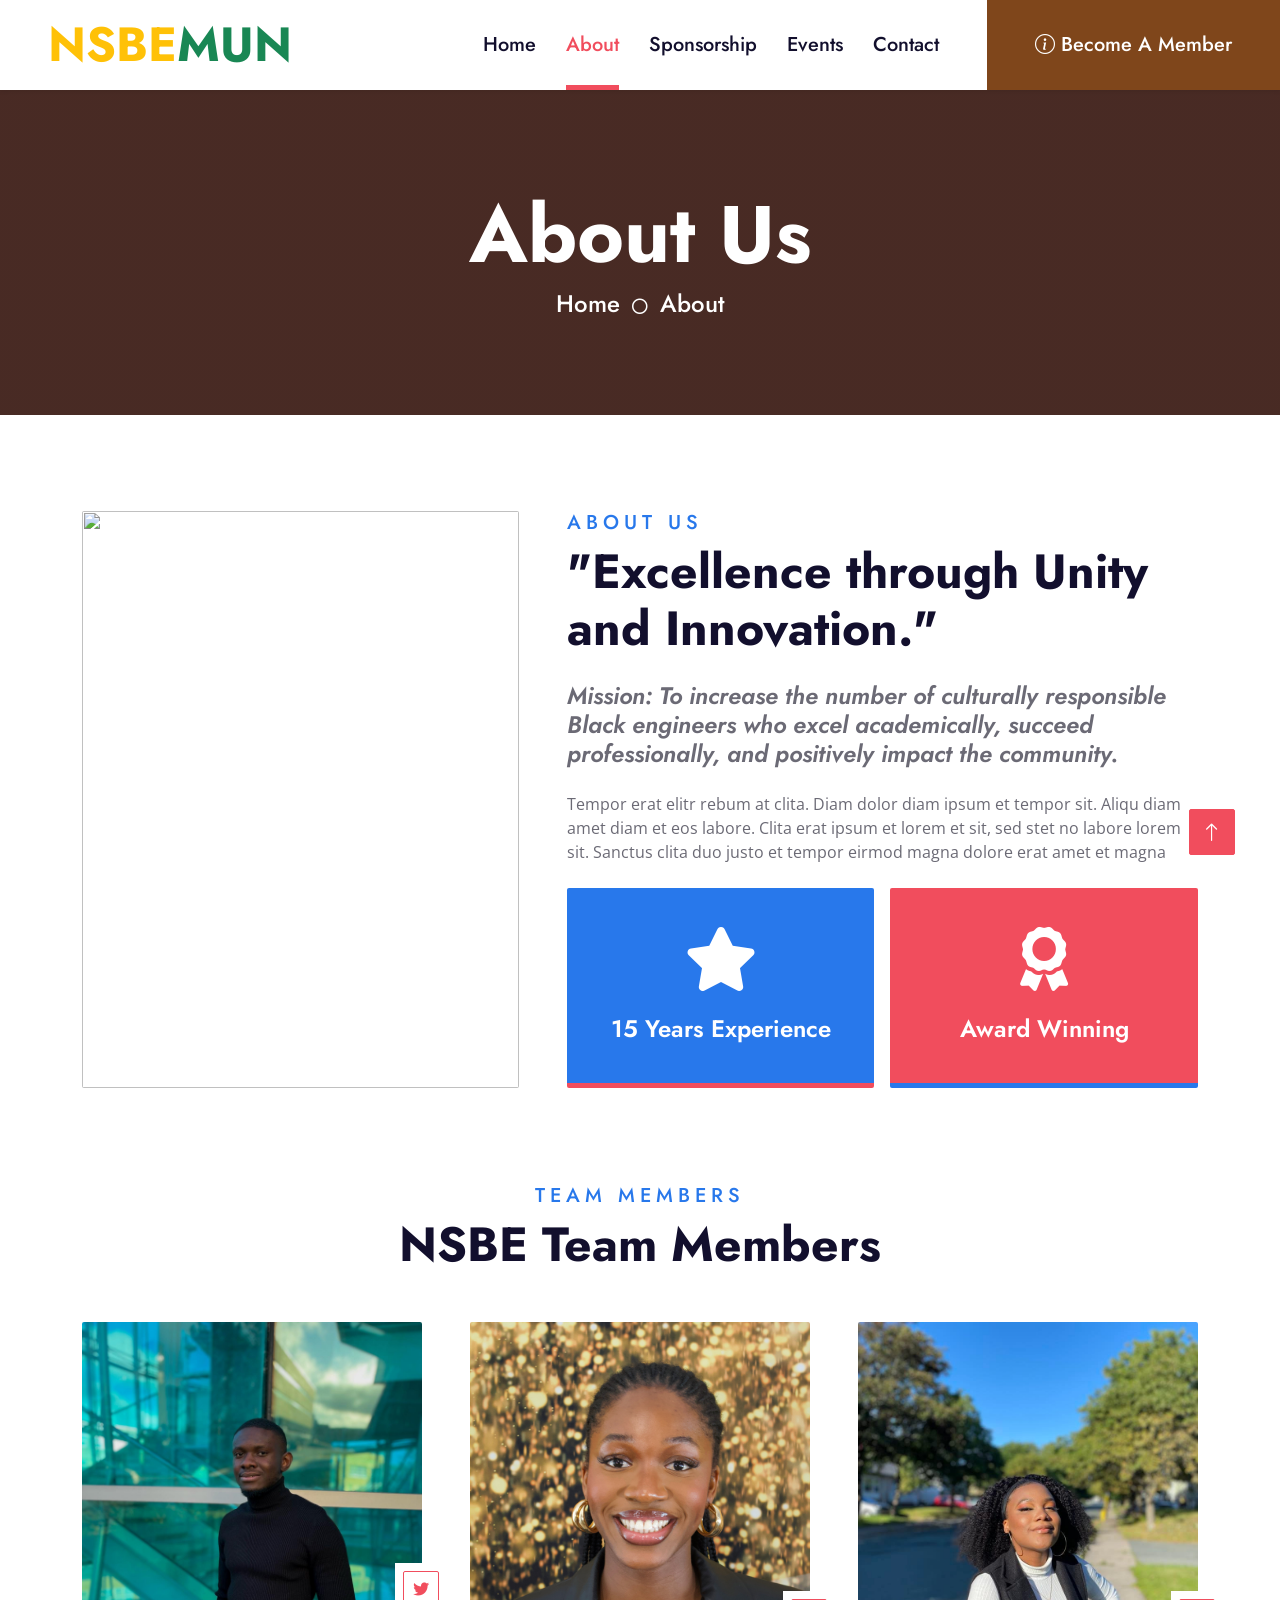
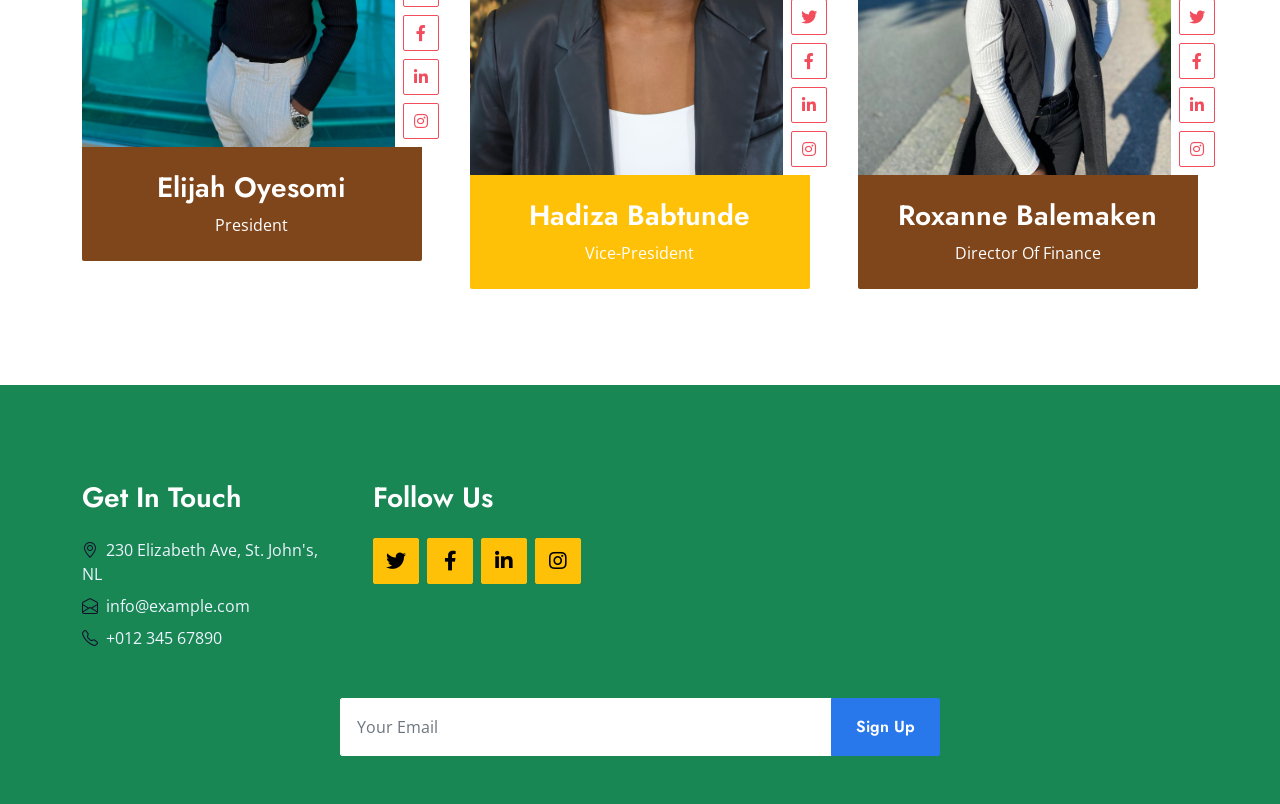
==== about.html @ 2ab63bca "adding files" ====
<!DOCTYPE html>
<html lang="en">

<head>
    <meta charset="utf-8">
    <title>NSBE MUN</title>
    <meta content="width=device-width, initial-scale=1.0" name="viewport">
    <meta content="Free HTML Templates" name="keywords">
    <meta content="Free HTML Templates" name="description">

    <!-- Favicon -->
    <link href="img/logo.ico" rel="icon">

    <!-- Google Web Fonts -->
    <link rel="preconnect" href="https://fonts.gstatic.com">
    <link href="https://fonts.googleapis.com/css2?family=Jost:wght@500;600;700&family=Open+Sans:wght@400;600&display=swap" rel="stylesheet"> 

    <!-- Icon Font Stylesheet -->
    <link href="https://cdnjs.cloudflare.com/ajax/libs/font-awesome/5.10.0/css/all.min.css" rel="stylesheet">
    <link href="https://cdn.jsdelivr.net/npm/bootstrap-icons@1.4.1/font/bootstrap-icons.css" rel="stylesheet">
    <link href="lib/flaticon/font/flaticon.css" rel="stylesheet">

    <!-- Libraries Stylesheet -->
    <link href="lib/owlcarousel/assets/owl.carousel.min.css" rel="stylesheet">
    <link href="lib/animate/animate.min.css" rel="stylesheet">

    <!-- Customized Bootstrap Stylesheet -->
    <link href="css/bootstrap.min.css" rel="stylesheet">

    <!-- Template Stylesheet -->
    <link href="css/style.css" rel="stylesheet">
</head>

<body>
    <!-- Navbar Start -->
    <nav class="navbar navbar-expand-lg bg-white navbar-light shadow-sm py-3 py-lg-0 px-3 px-lg-0">
        <a href="index.html" class="navbar-brand ms-lg-5">
            <h1 class="display-5 m-0 text-warning">NSBE<span class="text-success">MUN</span></h1>
        </a>
        <button class="navbar-toggler" type="button" data-bs-toggle="collapse" data-bs-target="#navbarCollapse">
            <span class="navbar-toggler-icon"></span>
        </button>
        <div class="collapse navbar-collapse" id="navbarCollapse">
            <div class="navbar-nav ms-auto py-0">
                <a href="index.html" class="nav-item nav-link">Home</a>
                <a href="about.html" class="nav-item nav-link active">About</a>
                <a href="sponsorship.html" class="nav-item nav-link">Sponsorship</a>
                <a href="events.html" class="nav-item nav-link">Events</a>
                <a href="contact.html" class="nav-item nav-link">Contact</a>
                <a href="https://docs.google.com/forms/d/e/1FAIpQLScBPZ31VhR3jNn_E98w57GCJ_bk27gUKC1toLwdJRJmRohDrA/viewform?usp=sf_link" class="nav-item nav-link nav-contact bg-brown text-white px-5 ms-lg-5"><i class="bi bi-info-circle"></i> Become A Member</a>
            </div>
        </div>
    </nav>
    <!-- Navbar End -->


    <!-- Hero Start -->
    <div class="container-fluid bg-brown p-5 hero-header mb-5">
        <div class="row py-5">
            <div class="col-12 text-center">
                <h1 class="display-1 text-white animated zoomIn">About Us</h1>
                <a href="index.html" class="h4 text-white">Home</a>
                <i class="far fa-circle text-white px-2"></i>
                <a href="about.html" class="h4 text-white">About</a>
            </div>
        </div>
    </div>
    <!-- Hero End -->


    <!-- About Start -->
    <div class="container-fluid py-5 wow fadeInUp" data-wow-delay="0.1s">
        <div class="container">
            <div class="row gx-5">
                <div class="col-lg-5 mb-5 mb-lg-0" style="min-height: 500px;">
                    <div class="position-relative h-100">
                        <img class="position-absolute w-100 h-100 rounded wow zoomIn" data-wow-delay="0.3s" src="img/about.jpg" style="object-fit: cover;">
                    </div>
                </div>
                <div class="col-lg-7">
                    <div class="mb-4">
                        <h5 class="text-primary text-uppercase" style="letter-spacing: 5px;">About Us</h5>
                        <h1 class="display-5 mb-0">"Excellence through Unity and Innovation."</h1>
                    </div>
                    <h4 class="text-body fst-italic mb-4">Mission: To increase the number of culturally responsible Black engineers who excel academically, succeed professionally, and positively impact the community.</h4>
                    <p class="mb-4">Tempor erat elitr rebum at clita. Diam dolor diam ipsum et tempor sit. Aliqu diam amet diam et eos labore. Clita erat ipsum et lorem et sit, sed stet no labore lorem sit. Sanctus clita duo justo et tempor eirmod magna dolore erat amet et magna</p>
                    <div class="row g-3">
                        <div class="col-sm-6 wow zoomIn" data-wow-delay="0.6s">
                            <div class="bg-primary d-flex flex-column justify-content-center text-center border-bottom border-5 border-secondary rounded p-3" style="height: 200px;">
                                <i class="fa fa-star fa-4x text-white mb-4"></i>
                                <h4 class="text-white mb-0">15 Years Experience</h4>
                            </div>
                        </div>
                        <div class="col-sm-6 wow zoomIn" data-wow-delay="0.9s">
                            <div class="bg-secondary d-flex flex-column justify-content-center text-center border-bottom border-5 border-primary rounded p-3" style="height: 200px;">
                                <i class="fa fa-award fa-4x text-white mb-4"></i>
                                <h4 class="text-white mb-0">Award Winning</h4>
                            </div>
                        </div>
                    </div>
                </div>
            </div>
        </div>
    </div>
    <!-- About End -->


    <!-- Team Start -->
    <div class="container-fluid py-5 wow fadeInUp" data-wow-delay="0.1s">
        <div class="container">
            <div class="text-center mx-auto mb-5" style="max-width: 600px;">
                <h5 class="text-primary text-uppercase" style="letter-spacing: 5px;">Team Members</h5>
                <h1 class="display-5 mb-0">NSBE Team Members</h1>
            </div>
            <div class="row g-5">
                <div class="col-lg-4 wow slideInUp" data-wow-delay="0.3s">
                    <div class="position-relative rounded-top">
                        <img class="img-fluid rounded-top w-100" src="img/Elijah.jpeg" alt="">
                        <div class="position-absolute bottom-0 end-0 d-flex flex-column bg-white p-1" style="margin-right: -25px;">
                            <a class="btn btn-outline-secondary btn-square m-1" href="#"><i class="fab fa-twitter fw-normal"></i></a>
                            <a class="btn btn-outline-secondary btn-square m-1" href="#"><i class="fab fa-facebook-f fw-normal"></i></a>
                            <a class="btn btn-outline-secondary btn-square m-1" href="#"><i class="fab fa-linkedin-in fw-normal"></i></a>
                            <a class="btn btn-outline-secondary btn-square m-1" href="#"><i class="fab fa-instagram fw-normal"></i></a>
                        </div>
                    </div>
                    <div class="bg-brown text-center rounded-bottom p-4">
                        <h3 class="text-white">Elijah Oyesomi</h3>
                        <p class="text-white m-0">President</p>
                    </div>
                </div>
                <div class="col-lg-4 wow slideInUp" data-wow-delay="0.6s">
                    <div class="position-relative rounded-top">
                        <img class="img-fluid rounded-top w-100" src="img/Hadiza.jpg" alt="">
                        <div class="position-absolute bottom-0 end-0 d-flex flex-column bg-white p-1" style="margin-right: -25px;">
                            <a class="btn btn-outline-secondary btn-square m-1" href="#"><i class="fab fa-twitter fw-normal"></i></a>
                            <a class="btn btn-outline-secondary btn-square m-1" href="#"><i class="fab fa-facebook-f fw-normal"></i></a>
                            <a class="btn btn-outline-secondary btn-square m-1" href="#"><i class="fab fa-linkedin-in fw-normal"></i></a>
                            <a class="btn btn-outline-secondary btn-square m-1" href="#"><i class="fab fa-instagram fw-normal"></i></a>
                        </div>
                    </div>
                    <div class="bg-warning text-center rounded-bottom p-4">
                        <h3 class="text-white">Hadiza Babtunde</h3>
                        <p class="text-white m-0">Vice-President</p>
                    </div>
                </div>
                <div class="col-lg-4 wow slideInUp" data-wow-delay="0.9s">
                    <div class="position-relative rounded-top">
                        <img class="img-fluid rounded-top w-100" src="img/Roxanne.jpg" alt="">
                        <div class="position-absolute bottom-0 end-0 d-flex flex-column bg-white p-1" style="margin-right: -25px;">
                            <a class="btn btn-outline-secondary btn-square m-1" href="#"><i class="fab fa-twitter fw-normal"></i></a>
                            <a class="btn btn-outline-secondary btn-square m-1" href="#"><i class="fab fa-facebook-f fw-normal"></i></a>
                            <a class="btn btn-outline-secondary btn-square m-1" href="#"><i class="fab fa-linkedin-in fw-normal"></i></a>
                            <a class="btn btn-outline-secondary btn-square m-1" href="#"><i class="fab fa-instagram fw-normal"></i></a>
                        </div>
                    </div>
                    <div class="bg-brown text-center rounded-bottom p-4">
                        <h3 class="text-white">Roxanne Balemaken</h3>
                        <p class="text-white m-0">Director Of Finance</p>
                    </div>
                </div>
            </div>
        </div>
    </div>
    <!-- Team End -->
    

       <!-- Footer Start -->
       <div class="container-fluid bg-success text-light mt-5 py-5 wow fadeInUp" data-wow-delay="0.1s">
        <div class="container pt-5">
            <div class="row g-5">
                <div class="col-lg-3 col-md-6">
                    <h3 class="text-white mb-4">Get In Touch</h3>
                    <p class="mb-2"><i class="bi bi-geo-alt text-dark me-2"></i>230 Elizabeth Ave, St. John's, NL</p>
                    <p class="mb-2"><i class="bi bi-envelope-open text-dark me-2"></i>info@example.com</p>
                    <p class="mb-0"><i class="bi bi-telephone text-dark me-2"></i>+012 345 67890</p>
                </div>
                <div class="col-lg-3 col-md-6">
                    <h3 class="text-white mb-4">Follow Us</h3>
                    <div class="d-flex">
                        <a class="btn btn-lg btn-warning btn-lg-square rounded me-2" href="#"><i class="fab fa-twitter fw-normal"></i></a>
                        <a class="btn btn-lg btn-warning btn-lg-square rounded me-2" href="#"><i class="fab fa-facebook-f fw-normal"></i></a>
                        <a class="btn btn-lg btn-warning btn-lg-square rounded me-2" href="#"><i class="fab fa-linkedin-in fw-normal"></i></a>
                        <a class="btn btn-lg btn-warning btn-lg-square rounded" href="#"><i class="fab fa-instagram fw-normal"></i></a>
                    </div>
                </div>
                <div class="col-12">
                    <form class="mx-auto" style="max-width: 600px;">
                        <div class="input-group">
                            <input type="text" class="form-control border-white p-3" placeholder="Your Email">
                            <button class="btn btn-primary px-4">Sign Up</button>
                        </div>
                    </form>
                </div>
            </div>
        </div>
    </div>
    <!-- Footer End -->


    <!-- Back to Top -->
    <a href="#" class="btn btn-lg btn-secondary btn-lg-square rounded back-to-top"><i class="bi bi-arrow-up"></i></a>


    <!-- JavaScript Libraries -->
    <script src="https://code.jquery.com/jquery-3.4.1.min.js"></script>
    <script src="https://cdn.jsdelivr.net/npm/bootstrap@5.0.0/dist/js/bootstrap.bundle.min.js"></script>
    <script src="lib/wow/wow.min.js"></script>
    <script src="lib/easing/easing.min.js"></script>
    <script src="lib/waypoints/waypoints.min.js"></script>
    <script src="lib/owlcarousel/owl.carousel.min.js"></script>

    <!-- Template Javascript -->
    <script src="js/main.js"></script>
</body>

</html>
---- lib/flaticon/font/flaticon.css ----
@font-face {
    font-family: "flaticon";
    src: url("./flaticon.ttf?7ecca773380623aac2649a7edcc0a3f2") format("truetype"),
url("./flaticon.woff?7ecca773380623aac2649a7edcc0a3f2") format("woff"),
url("./flaticon.woff2?7ecca773380623aac2649a7edcc0a3f2") format("woff2"),
url("./flaticon.eot?7ecca773380623aac2649a7edcc0a3f2#iefix") format("embedded-opentype"),
url("./flaticon.svg?7ecca773380623aac2649a7edcc0a3f2#flaticon") format("svg");
}

i[class^="flaticon-"]:before, i[class*=" flaticon-"]:before {
    font-family: flaticon !important;
    font-style: normal;
    font-weight: normal !important;
    font-variant: normal;
    text-transform: none;
    line-height: 1;
    -webkit-font-smoothing: antialiased;
    -moz-osx-font-smoothing: grayscale;
}

.flaticon-security-system:before {
    content: "\f101";
}
.flaticon-cctv:before {
    content: "\f102";
}
.flaticon-socket:before {
    content: "\f103";
}
.flaticon-setup:before {
    content: "\f104";
}
.flaticon-surveillance:before {
    content: "\f105";
}
.flaticon-recorder:before {
    content: "\f106";
}
.flaticon-wireless:before {
    content: "\f107";
}
.flaticon-ip-camera:before {
    content: "\f108";
}
.flaticon-double:before {
    content: "\f109";
}
.flaticon-camera:before {
    content: "\f10a";
}
---- css/style.css ----
/********** Template CSS **********/
:root {
    --primary: #2878EB;
    --secondary: #F14D5D;
    --light: #ECF4FF;
    --success: #18755c;
    --yellow: rgb(209, 227, 69);
    --dark: #120F2D;
}

[class^=flaticon-]:before,
[class*=" flaticon-"]:before,
[class^=flaticon-]:after,
[class*=" flaticon-"]:after {
    font-size: inherit;
    margin-left: 0;
}

h1,
h2,
.font-weight-bold {
    font-weight: 700 !important;
}

h3,
h4,
.font-weight-semi-bold {
    font-weight: 600 !important;
}

h5,
h6,
.font-weight-medium {
    font-weight: 500 !important;
}

.btn {
    font-family: 'Jost', sans-serif;
    font-weight: 600;
    transition: .5s;
}

.btn-primary,
.btn-secondary,
.btn-primary:hover,
.btn-secondary:hover {
    color: #FFFFFF;
}

.btn-primary:hover {
    background: var(--secondary);
    border-color: var(--secondary);
}

.btn-secondary:hover {
    background: var(--warning);
    border-color: var(--warning);
}

.btn-warning:hover {
    background: var(--secondary);
    border-color: var(--secondary);
}

.btn-square {
    width: 36px;
    height: 36px;
}

.btn-sm-square {
    width: 28px;
    height: 28px;
}

.btn-lg-square {
    width: 46px;
    height: 46px;
}

.btn-square,
.btn-sm-square,
.btn-lg-square {
    padding-left: 0;
    padding-right: 0;
    text-align: center;
}

.back-to-top {
    position: fixed;
    display: none;
    right: 45px;
    bottom: 45px;
    z-index: 99;
}

.navbar-light .navbar-nav .nav-link {
    font-family: 'Jost', sans-serif;
    position: relative;
    margin-left: 30px;
    padding: 30px 0;
    font-size: 20px;
    font-weight: 500;
    color: var(--dark);
    outline: none;
    transition: .5s;
}

.sticky-top.navbar-light .navbar-nav .nav-link {
    padding: 20px 0;
}

.navbar-light .navbar-nav .nav-link:hover,
.navbar-light .navbar-nav .nav-link.active {
    color: var(--secondary);
}

@media (min-width: 992px) {
    .navbar-light .navbar-nav .nav-link::before {
        position: absolute;
        content: "";
        width: 0;
        height: 5px;
        bottom: 0;
        left: 50%;
        background: var(--secondary);
        transition: .5s;
    }

    .navbar-light .navbar-nav .nav-link:hover::before,
    .navbar-light .navbar-nav .nav-link.active::before {
        width: 100%;
        left: 0;
    }

    .navbar-light .navbar-nav .nav-link.nav-contact::before {
        display: none;
    }
}

@media (max-width: 991.98px) {
    .navbar-light .navbar-nav .nav-link  {
        margin-left: 0;
        padding: 10px 0;
    }
}

.carousel-caption {
    top: 0;
    left: 0;
    right: 0;
    bottom: 0;
    background: rgba(18, 15, 45, .5);
    z-index: 1;
}

@media (max-width: 576px) {
    .carousel-caption h5 {
        font-size: 14px;
        font-weight: 500 !important;
    }

    .carousel-caption h1 {
        font-size: 30px;
        font-weight: 600 !important;
    }
}

.carousel-control-prev,
.carousel-control-next {
    width: 10%;
}

.carousel-control-prev-icon,
.carousel-control-next-icon {
    width: 3rem;
    height: 3rem;
}

.carousel-indicators {
    align-items: flex-end;
}

.carousel-indicators [data-bs-target] {
    width: 5px;
    height: 25px;
}

.carousel-indicators .active {
    height: 45px;
}

.hero-header {
    background: linear-gradient(rgba(18, 15, 45, .5), rgba(18, 15, 45, .5)), url(../img/carousel-1.jpg) top right no-repeat;
    background-size: cover;
}

.service-item div {
    z-index: 1;
}

.service-item div::after {
    position: absolute;
    content: "";
    width: 0;
    height: 100%;
    top: 0;
    left: 0;
    border-radius: 2px 2px 0 0;
    transition: .5s;
    z-index: -1;
}

.service-item div:hover::after {
    width: 100%;
    background: var(--warning);
}

.service-item * {
    transition: .5s;
}

.service-item:hover * {
    color: var(--light) !important;
}

.bg-offer {
    background: linear-gradient(rgba(18, 15, 45, .5), rgba(18, 15, 45, .5)), url(../img/carousel-2.jpg) top right no-repeat;
    background-size: cover;
}

.testimonial-carousel .owl-dots {
    height: 45px;
    margin-top: 5px;
    display: flex;
    align-items: flex-end;
    justify-content: center;
}

.testimonial-carousel .owl-dot {
    position: relative;
    display: inline-block;
    margin: 0 5px;
    width: 5px;
    height: 25px;
    background: #DDDDDD;
    transition: .5s;
}

.testimonial-carousel .owl-dot.active {
    height: 45px;
    background: var(--secondary);
}

.testimonial-carousel .owl-item .testimonial-text,
.testimonial-carousel .owl-item .testimonial-text * {
    transition: .5s;
}

.testimonial-carousel .owl-item.center .testimonial-text {
    background: var(--secondary) !important;
}

.testimonial-carousel .owl-item.center .testimonial-text * {
    color: #FFFFFF !important;
}

.blog-date {
    position: absolute;
    width: 90px;
    height: 65px;
    top: 75px;
    left: -25px;
    display: flex;
    align-items: center;
    justify-content: center;
    flex-direction: column;
    background: var(--secondary);
}

.blog-date::after {
    position: absolute;
    content: "";
    width: 0;
    height: 0;
    top: -25px;
    left: 0;
    border: 13px solid;
    border-color: transparent #D34351 #D34351 transparent;
    z-index: -1;
}
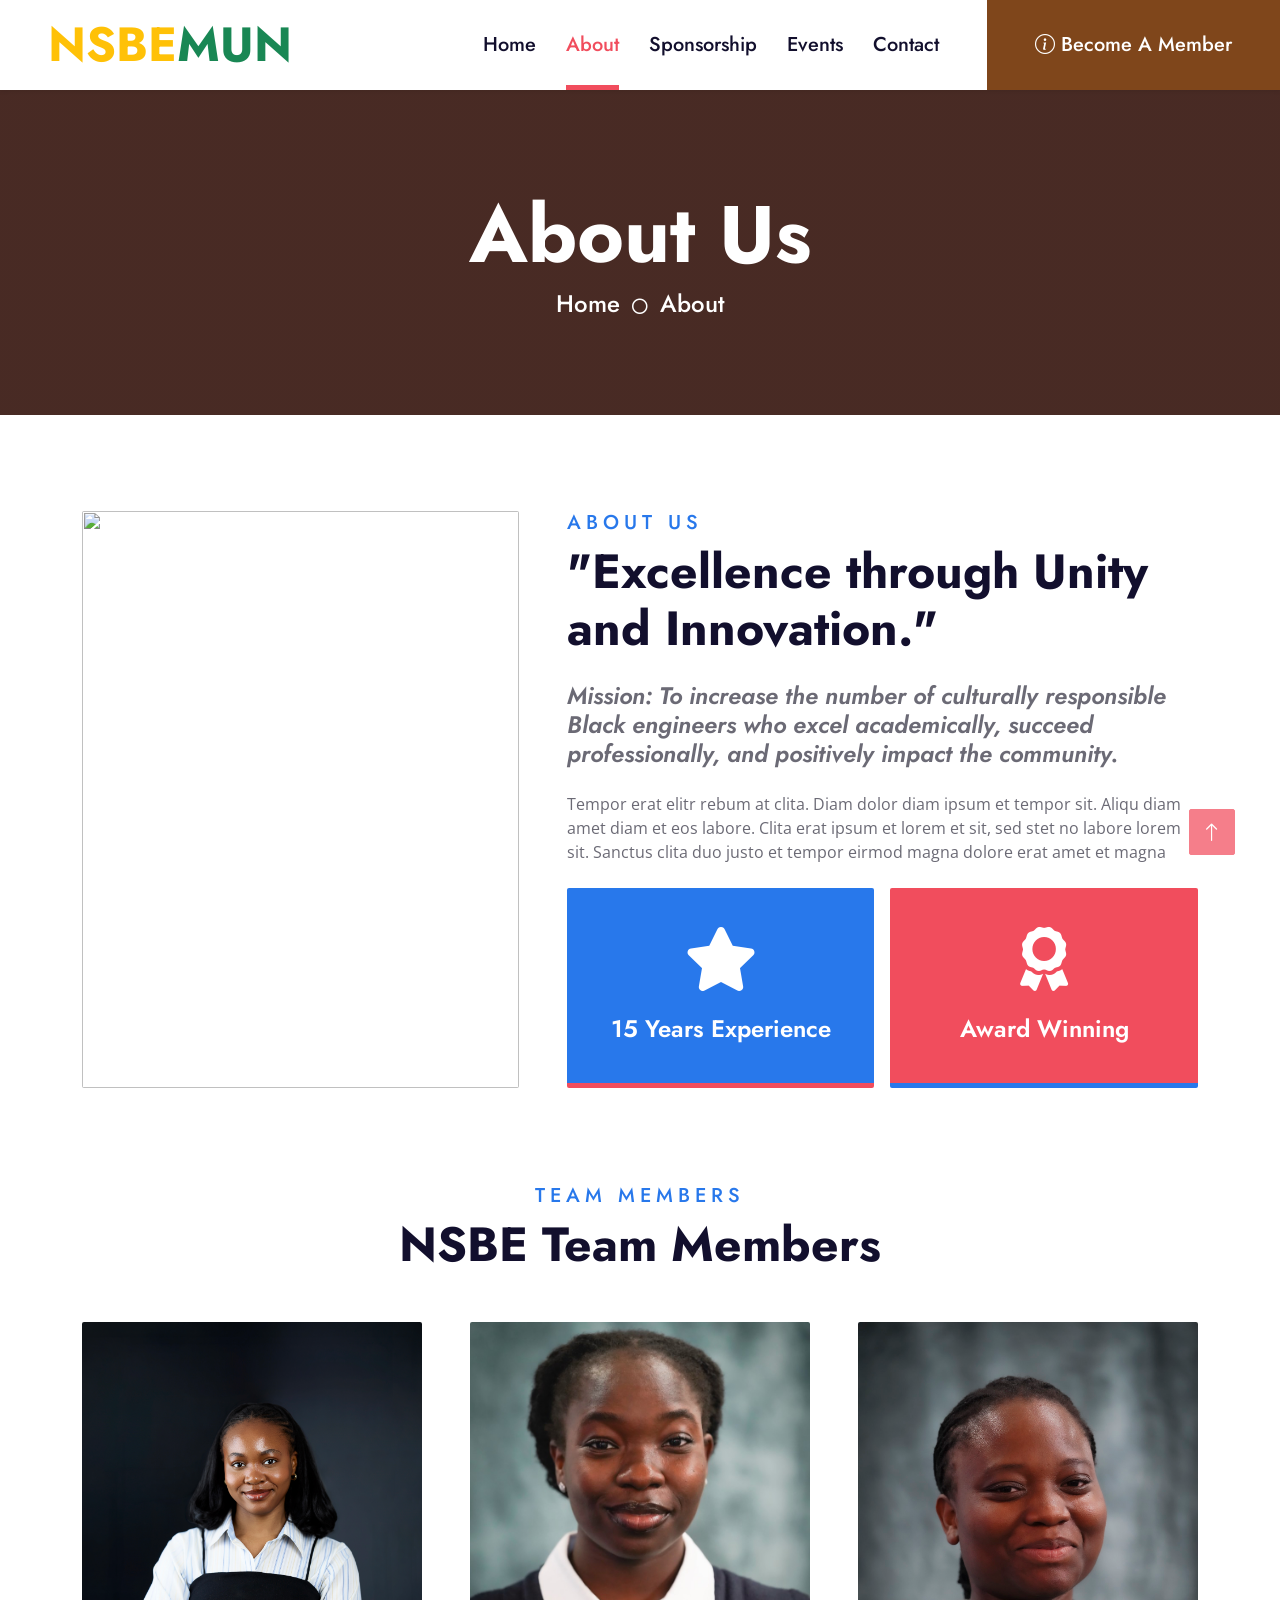
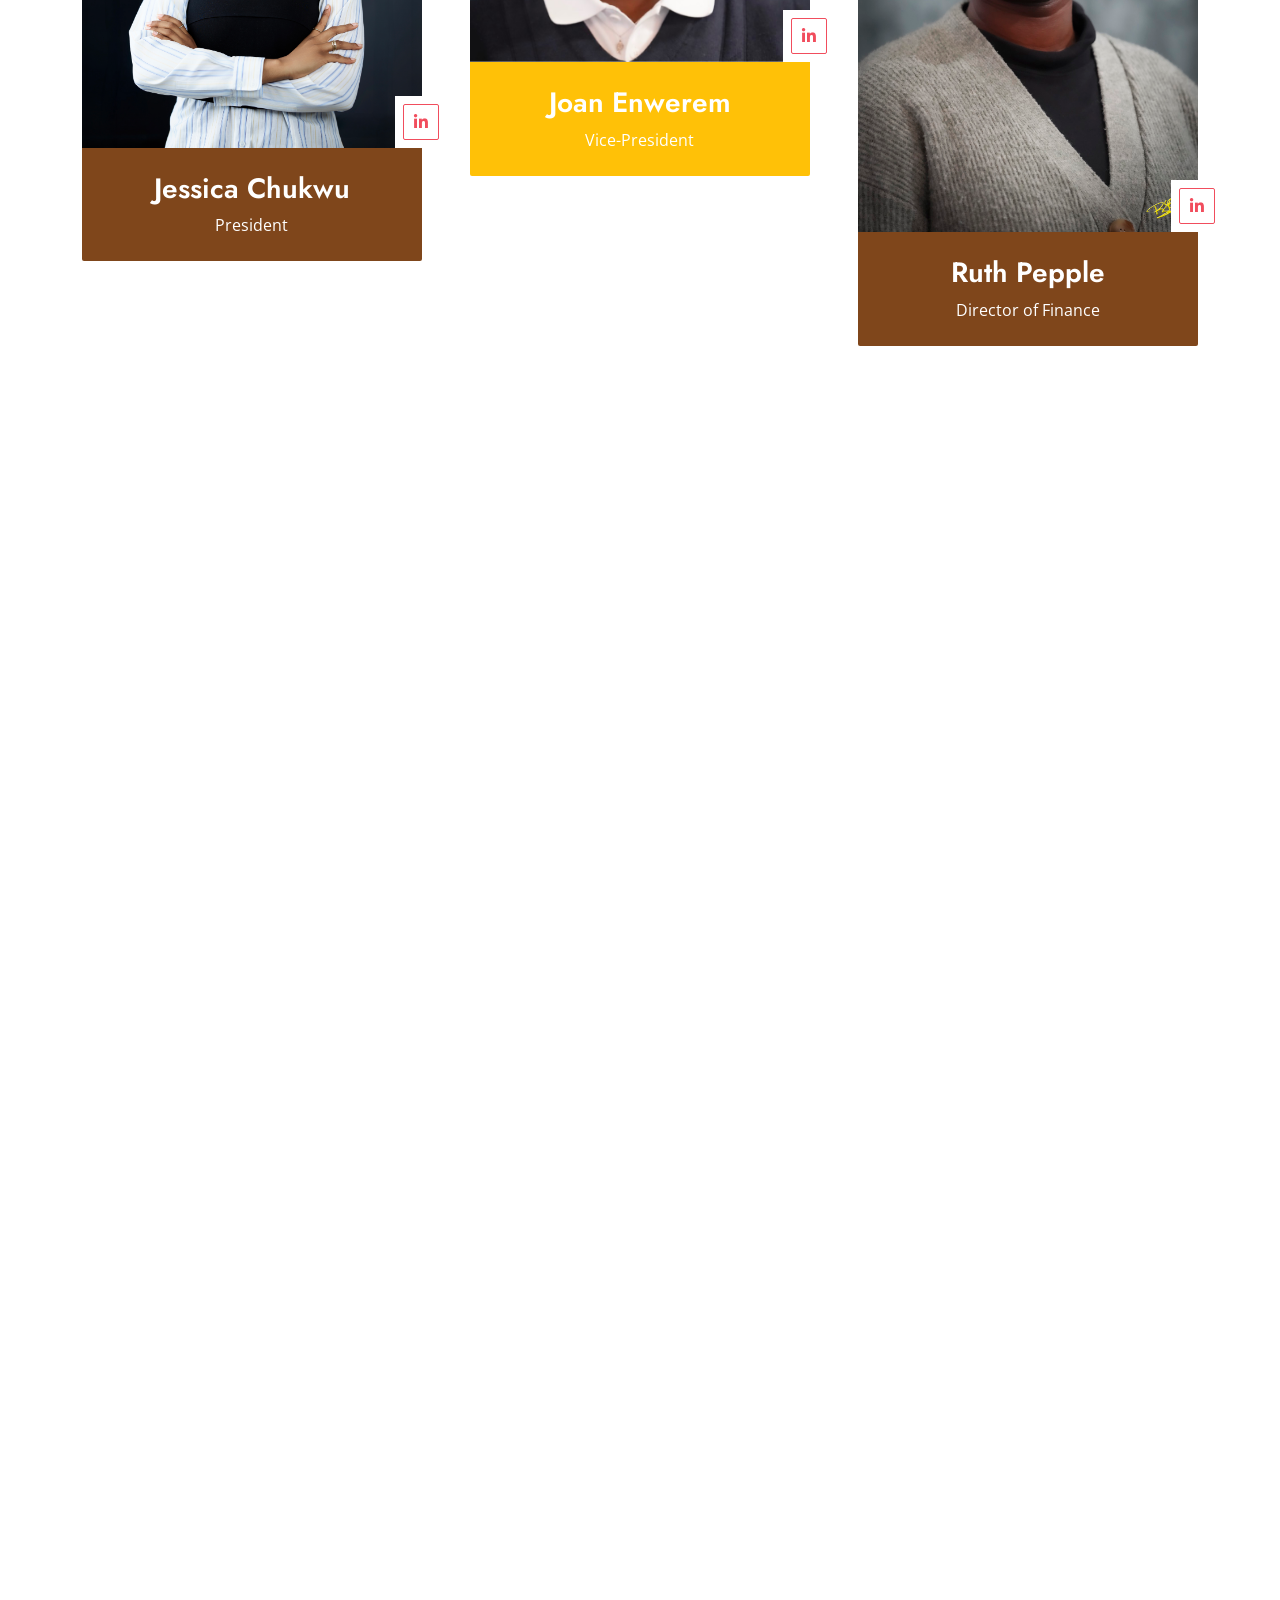
==== commit a992117e: "Update leadership team for 2026-2027 Replace board members on index.html and about.html with the new" ====
--- a/about.html
+++ b/about.html
@@ -115,47 +115,110 @@
             <div class="row g-5">
                 <div class="col-lg-4 wow slideInUp" data-wow-delay="0.3s">
                     <div class="position-relative rounded-top">
-                        <img class="img-fluid rounded-top w-100" src="img/Elijah.jpeg" alt="">
-                        <div class="position-absolute bottom-0 end-0 d-flex flex-column bg-white p-1" style="margin-right: -25px;">
-                            <a class="btn btn-outline-secondary btn-square m-1" href="#"><i class="fab fa-twitter fw-normal"></i></a>
-                            <a class="btn btn-outline-secondary btn-square m-1" href="#"><i class="fab fa-facebook-f fw-normal"></i></a>
-                            <a class="btn btn-outline-secondary btn-square m-1" href="#"><i class="fab fa-linkedin-in fw-normal"></i></a>
-                            <a class="btn btn-outline-secondary btn-square m-1" href="#"><i class="fab fa-instagram fw-normal"></i></a>
-                        </div>
-                    </div>
-                    <div class="bg-brown text-center rounded-bottom p-4">
-                        <h3 class="text-white">Elijah Oyesomi</h3>
+                        <img class="img-fluid rounded-top w-100" src="img/Jessica.jpeg" alt="Jessica Chukwu">
+                        <div class="position-absolute bottom-0 end-0 d-flex flex-column bg-white p-1" style="margin-right: -25px;">
+                            <a class="btn btn-outline-secondary btn-square m-1" href="#"><i class="fab fa-linkedin-in fw-normal"></i></a>
+                        </div>
+                    </div>
+                    <div class="bg-brown text-center rounded-bottom p-4">
+                        <h3 class="text-white">Jessica Chukwu</h3>
                         <p class="text-white m-0">President</p>
                     </div>
                 </div>
                 <div class="col-lg-4 wow slideInUp" data-wow-delay="0.6s">
                     <div class="position-relative rounded-top">
-                        <img class="img-fluid rounded-top w-100" src="img/Hadiza.jpg" alt="">
-                        <div class="position-absolute bottom-0 end-0 d-flex flex-column bg-white p-1" style="margin-right: -25px;">
-                            <a class="btn btn-outline-secondary btn-square m-1" href="#"><i class="fab fa-twitter fw-normal"></i></a>
-                            <a class="btn btn-outline-secondary btn-square m-1" href="#"><i class="fab fa-facebook-f fw-normal"></i></a>
-                            <a class="btn btn-outline-secondary btn-square m-1" href="#"><i class="fab fa-linkedin-in fw-normal"></i></a>
-                            <a class="btn btn-outline-secondary btn-square m-1" href="#"><i class="fab fa-instagram fw-normal"></i></a>
+                        <img class="img-fluid rounded-top w-100" src="img/Joan's Headshot.jpg" alt="Joan Enwerem">
+                        <div class="position-absolute bottom-0 end-0 d-flex flex-column bg-white p-1" style="margin-right: -25px;">
+                            <a class="btn btn-outline-secondary btn-square m-1" href="#"><i class="fab fa-linkedin-in fw-normal"></i></a>
                         </div>
                     </div>
                     <div class="bg-warning text-center rounded-bottom p-4">
-                        <h3 class="text-white">Hadiza Babtunde</h3>
+                        <h3 class="text-white">Joan Enwerem</h3>
                         <p class="text-white m-0">Vice-President</p>
                     </div>
                 </div>
                 <div class="col-lg-4 wow slideInUp" data-wow-delay="0.9s">
                     <div class="position-relative rounded-top">
-                        <img class="img-fluid rounded-top w-100" src="img/Roxanne.jpg" alt="">
-                        <div class="position-absolute bottom-0 end-0 d-flex flex-column bg-white p-1" style="margin-right: -25px;">
-                            <a class="btn btn-outline-secondary btn-square m-1" href="#"><i class="fab fa-twitter fw-normal"></i></a>
-                            <a class="btn btn-outline-secondary btn-square m-1" href="#"><i class="fab fa-facebook-f fw-normal"></i></a>
-                            <a class="btn btn-outline-secondary btn-square m-1" href="#"><i class="fab fa-linkedin-in fw-normal"></i></a>
-                            <a class="btn btn-outline-secondary btn-square m-1" href="#"><i class="fab fa-instagram fw-normal"></i></a>
-                        </div>
-                    </div>
-                    <div class="bg-brown text-center rounded-bottom p-4">
-                        <h3 class="text-white">Roxanne Balemaken</h3>
-                        <p class="text-white m-0">Director Of Finance</p>
+                        <img class="img-fluid rounded-top w-100" src="img/Tamunoibim Ruth.jpg" alt="Ruth Pepple">
+                        <div class="position-absolute bottom-0 end-0 d-flex flex-column bg-white p-1" style="margin-right: -25px;">
+                            <a class="btn btn-outline-secondary btn-square m-1" href="#"><i class="fab fa-linkedin-in fw-normal"></i></a>
+                        </div>
+                    </div>
+                    <div class="bg-brown text-center rounded-bottom p-4">
+                        <h3 class="text-white">Ruth Pepple</h3>
+                        <p class="text-white m-0">Director of Finance</p>
+                    </div>
+                </div>
+                <div class="col-lg-4 wow slideInUp" data-wow-delay="0.3s">
+                    <div class="position-relative rounded-top">
+                        <img class="img-fluid rounded-top w-100" src="img/Daisy.jpg" alt="Daisy Fakrogha">
+                        <div class="position-absolute bottom-0 end-0 d-flex flex-column bg-white p-1" style="margin-right: -25px;">
+                            <a class="btn btn-outline-secondary btn-square m-1" href="#"><i class="fab fa-linkedin-in fw-normal"></i></a>
+                        </div>
+                    </div>
+                    <div class="bg-brown text-center rounded-bottom p-4">
+                        <h3 class="text-white">Daisy Fakrogha</h3>
+                        <p class="text-white m-0">Director of Events A</p>
+                    </div>
+                </div>
+                <div class="col-lg-4 wow slideInUp" data-wow-delay="0.6s">
+                    <div class="position-relative rounded-top">
+                        <img class="img-fluid rounded-top w-100" src="img/Esomundo.jpg" alt="Esomundo Osuji-Bells">
+                        <div class="position-absolute bottom-0 end-0 d-flex flex-column bg-white p-1" style="margin-right: -25px;">
+                            <a class="btn btn-outline-secondary btn-square m-1" href="#"><i class="fab fa-linkedin-in fw-normal"></i></a>
+                        </div>
+                    </div>
+                    <div class="bg-brown text-center rounded-bottom p-4">
+                        <h3 class="text-white">Esomundo Osuji-Bells</h3>
+                        <p class="text-white m-0">Director of Sponsorships</p>
+                    </div>
+                </div>
+                <div class="col-lg-4 wow slideInUp" data-wow-delay="0.9s">
+                    <div class="position-relative rounded-top">
+                        <img class="img-fluid rounded-top w-100" src="img/Mosunmola.jpeg" alt="Mosunmola Awoyemi">
+                        <div class="position-absolute bottom-0 end-0 d-flex flex-column bg-white p-1" style="margin-right: -25px;">
+                            <a class="btn btn-outline-secondary btn-square m-1" href="#"><i class="fab fa-linkedin-in fw-normal"></i></a>
+                        </div>
+                    </div>
+                    <div class="bg-brown text-center rounded-bottom p-4">
+                        <h3 class="text-white">Mosunmola Awoyemi</h3>
+                        <p class="text-white m-0">Director of Communications</p>
+                    </div>
+                </div>
+                <div class="col-lg-4 wow slideInUp" data-wow-delay="0.3s">
+                    <div class="position-relative rounded-top">
+                        <img class="img-fluid rounded-top w-100" src="img/Megs.jpg" alt="Megane Jean Louis">
+                        <div class="position-absolute bottom-0 end-0 d-flex flex-column bg-white p-1" style="margin-right: -25px;">
+                            <a class="btn btn-outline-secondary btn-square m-1" href="#"><i class="fab fa-linkedin-in fw-normal"></i></a>
+                        </div>
+                    </div>
+                    <div class="bg-brown text-center rounded-bottom p-4">
+                        <h3 class="text-white">Megane Jean Louis</h3>
+                        <p class="text-white m-0">Director of Events B</p>
+                    </div>
+                </div>
+                <div class="col-lg-4 wow slideInUp" data-wow-delay="0.6s">
+                    <div class="position-relative rounded-top">
+                        <img class="img-fluid rounded-top w-100" src="img/Emeka.JPG" alt="Chukwuemeka Nduka-Nwagbo">
+                        <div class="position-absolute bottom-0 end-0 d-flex flex-column bg-white p-1" style="margin-right: -25px;">
+                            <a class="btn btn-outline-secondary btn-square m-1" href="#"><i class="fab fa-linkedin-in fw-normal"></i></a>
+                        </div>
+                    </div>
+                    <div class="bg-brown text-center rounded-bottom p-4">
+                        <h3 class="text-white">Chukwuemeka Nduka-Nwagbo</h3>
+                        <p class="text-white m-0">IT Director</p>
+                    </div>
+                </div>
+                <div class="col-lg-4 wow slideInUp" data-wow-delay="0.9s">
+                    <div class="position-relative rounded-top">
+                        <img class="img-fluid rounded-top w-100" src="img/Tinotenda.jpeg" alt="Tinotenda Sirewu">
+                        <div class="position-absolute bottom-0 end-0 d-flex flex-column bg-white p-1" style="margin-right: -25px;">
+                            <a class="btn btn-outline-secondary btn-square m-1" href="#"><i class="fab fa-linkedin-in fw-normal"></i></a>
+                        </div>
+                    </div>
+                    <div class="bg-brown text-center rounded-bottom p-4">
+                        <h3 class="text-white">Tinotenda Sirewu</h3>
+                        <p class="text-white m-0">Engineering One Representative</p>
                     </div>
                 </div>
             </div>
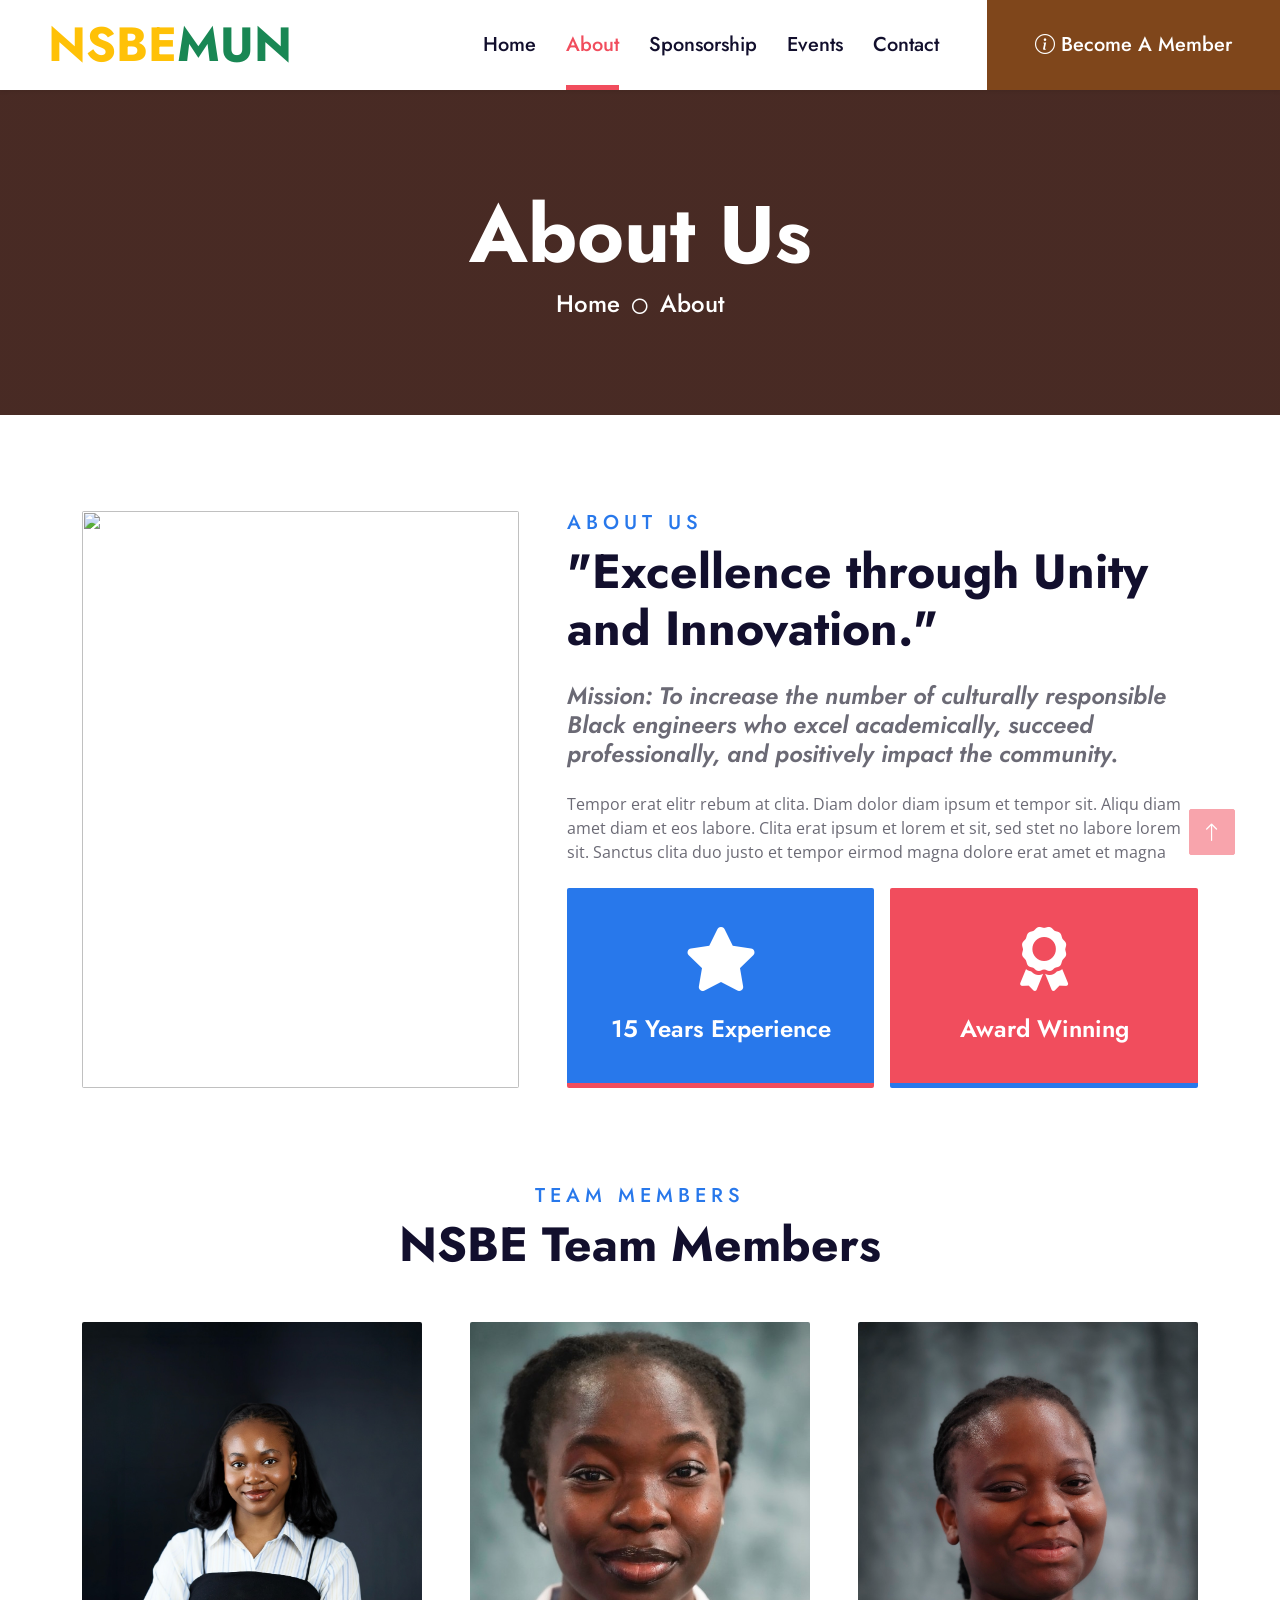
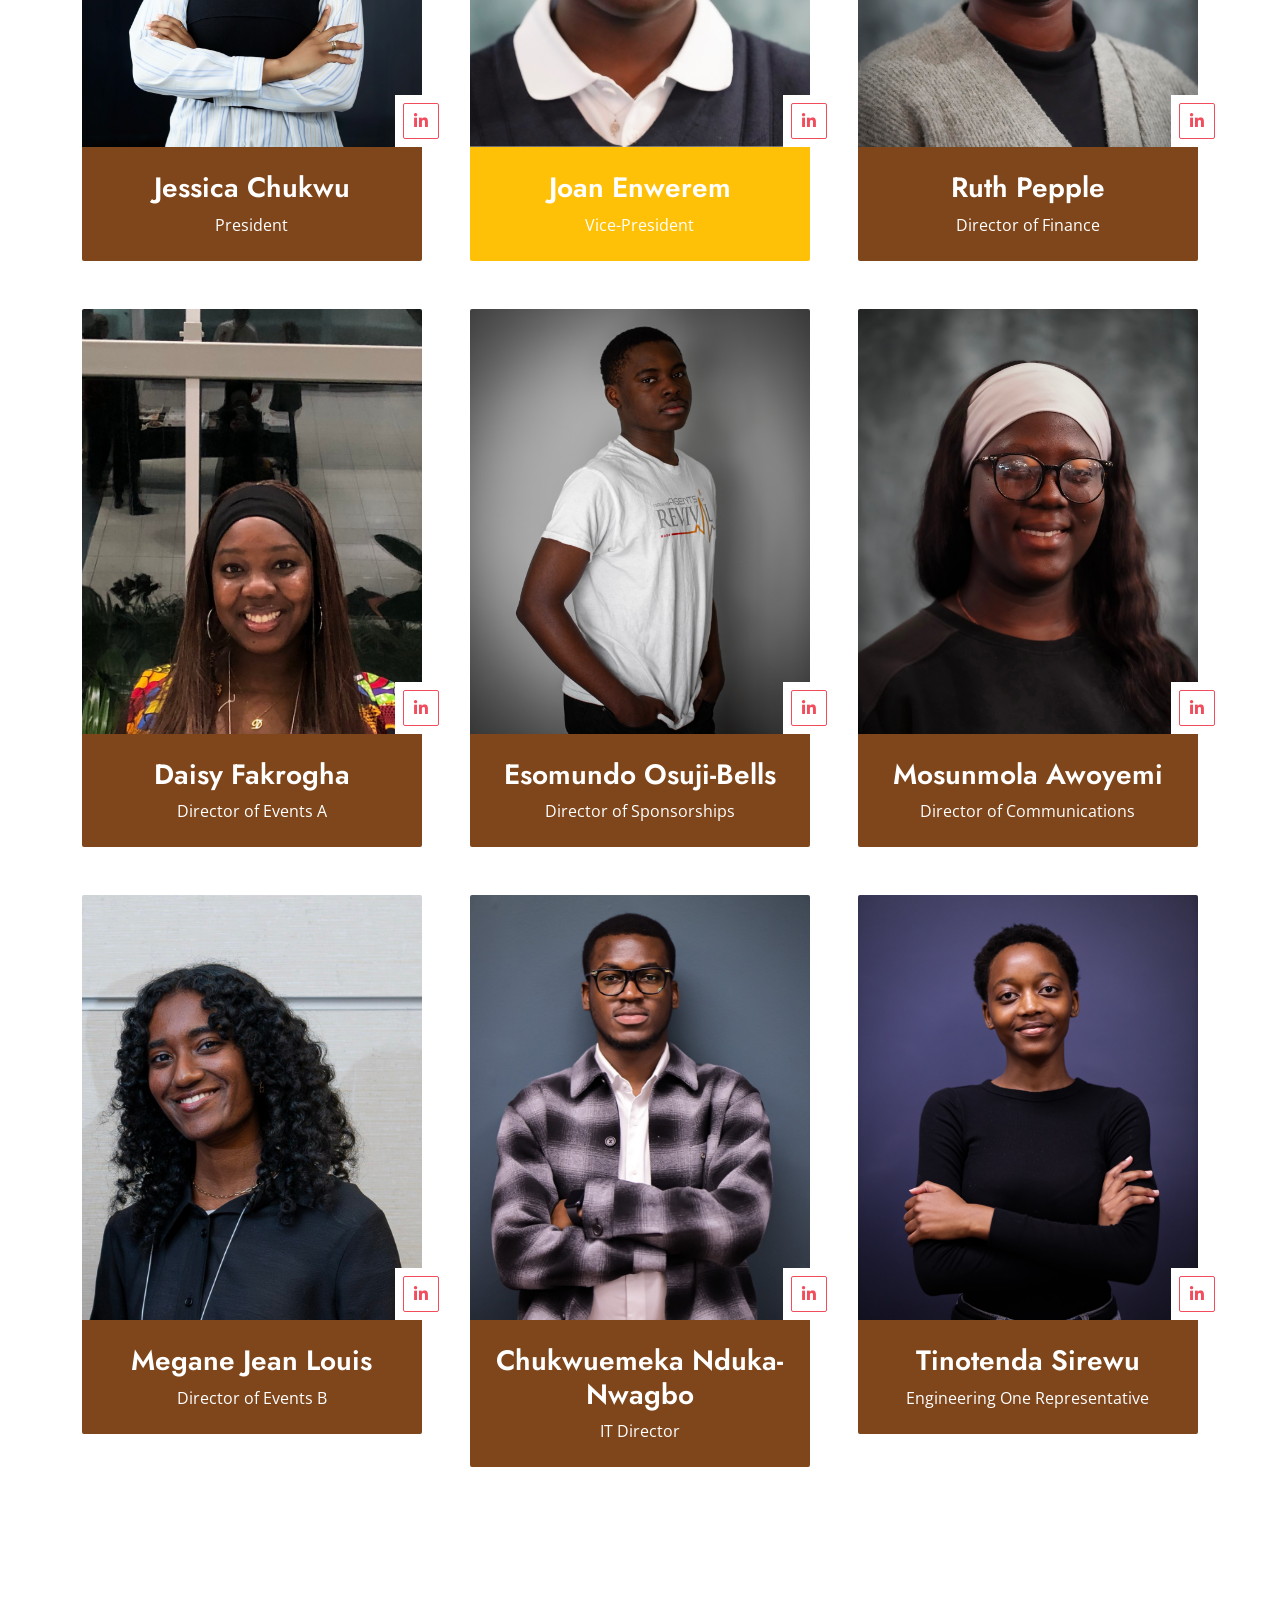
==== commit 4deb6ec1: "Standardize team photo grid and optimize images Add a .team-grid CSS rule (aspect-ratio 4/5 + object" ====
--- a/about.html
+++ b/about.html
@@ -112,7 +112,7 @@
                 <h5 class="text-primary text-uppercase" style="letter-spacing: 5px;">Team Members</h5>
                 <h1 class="display-5 mb-0">NSBE Team Members</h1>
             </div>
-            <div class="row g-5">
+            <div class="row g-5 team-grid">
                 <div class="col-lg-4 wow slideInUp" data-wow-delay="0.3s">
                     <div class="position-relative rounded-top">
                         <img class="img-fluid rounded-top w-100" src="img/Jessica.jpeg" alt="Jessica Chukwu">
--- a/css/style.css
+++ b/css/style.css
@@ -287,4 +287,12 @@
     border: 13px solid;
     border-color: transparent #D34351 #D34351 transparent;
     z-index: -1;
+}
+
+/*** Team member photos: uniform crop across all cards ***/
+.team-grid img {
+    width: 100%;
+    aspect-ratio: 4 / 5;
+    object-fit: cover;
+    object-position: center top;
 }
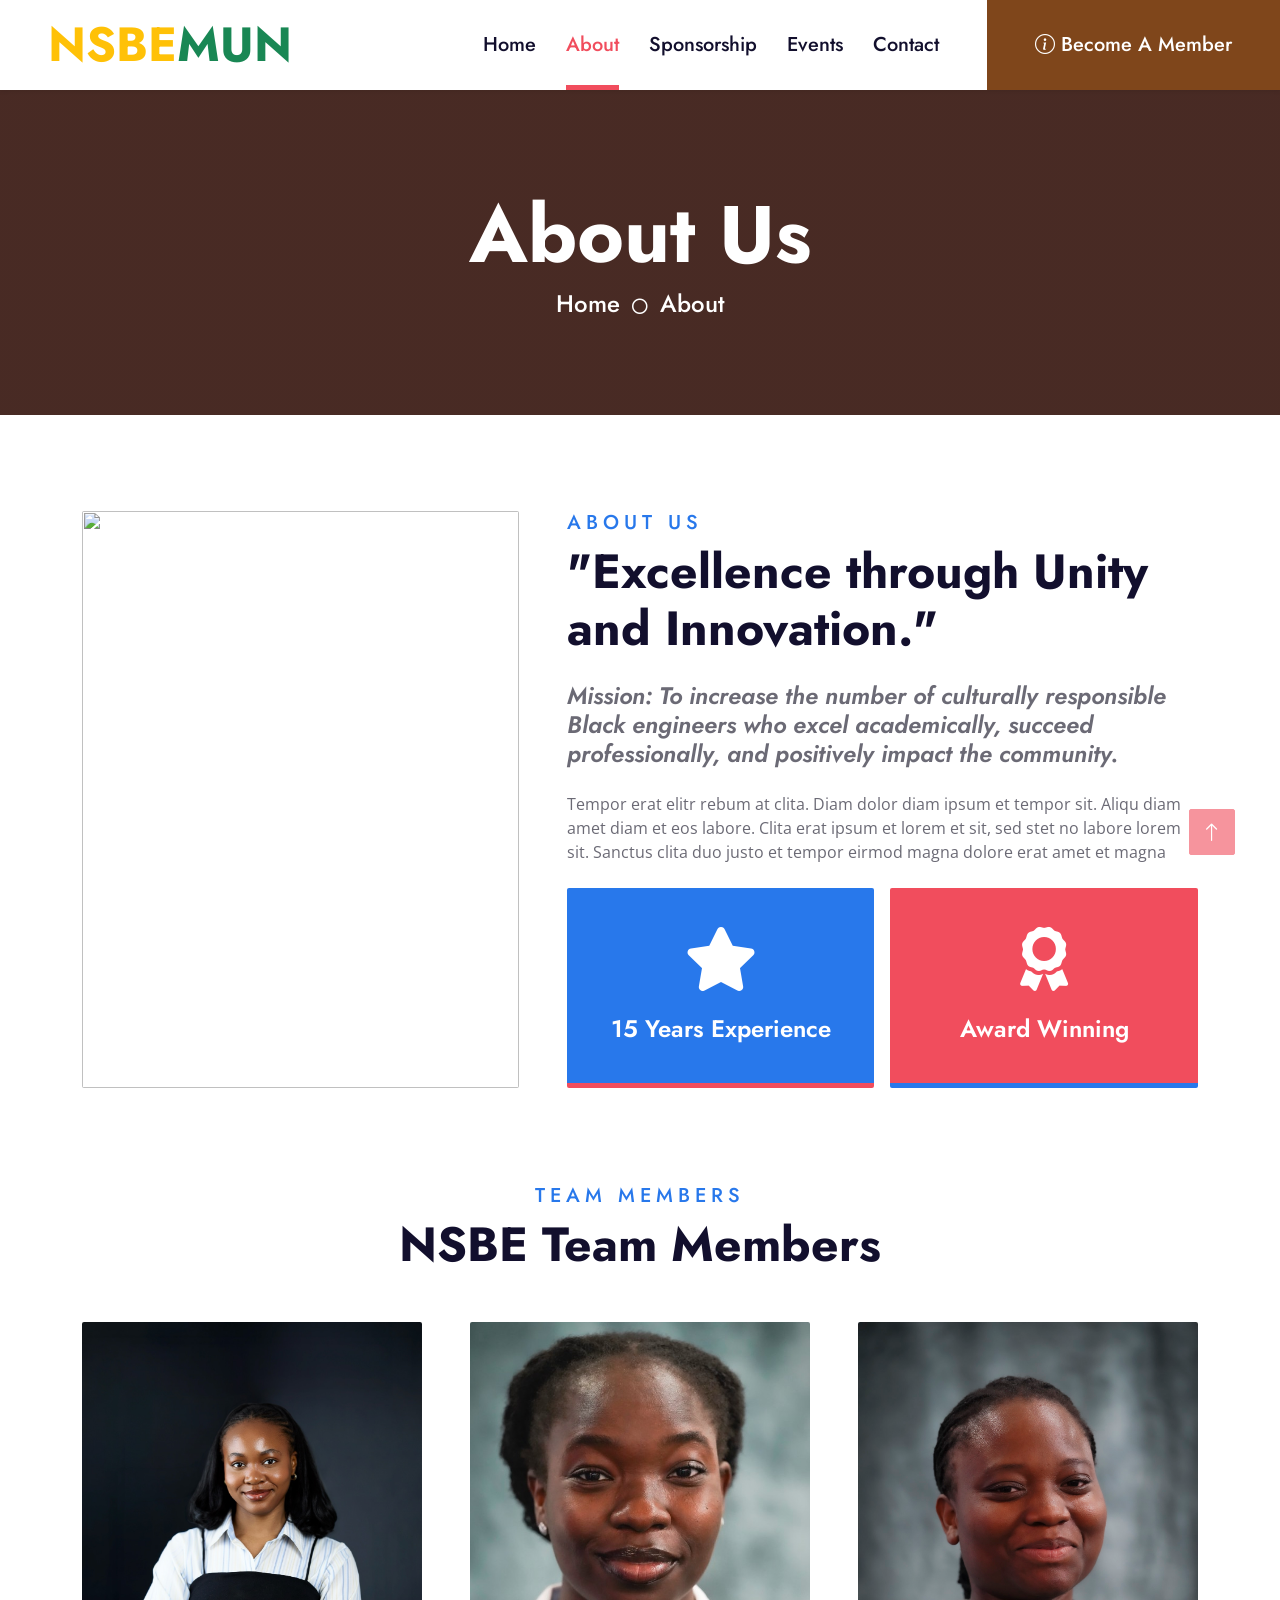
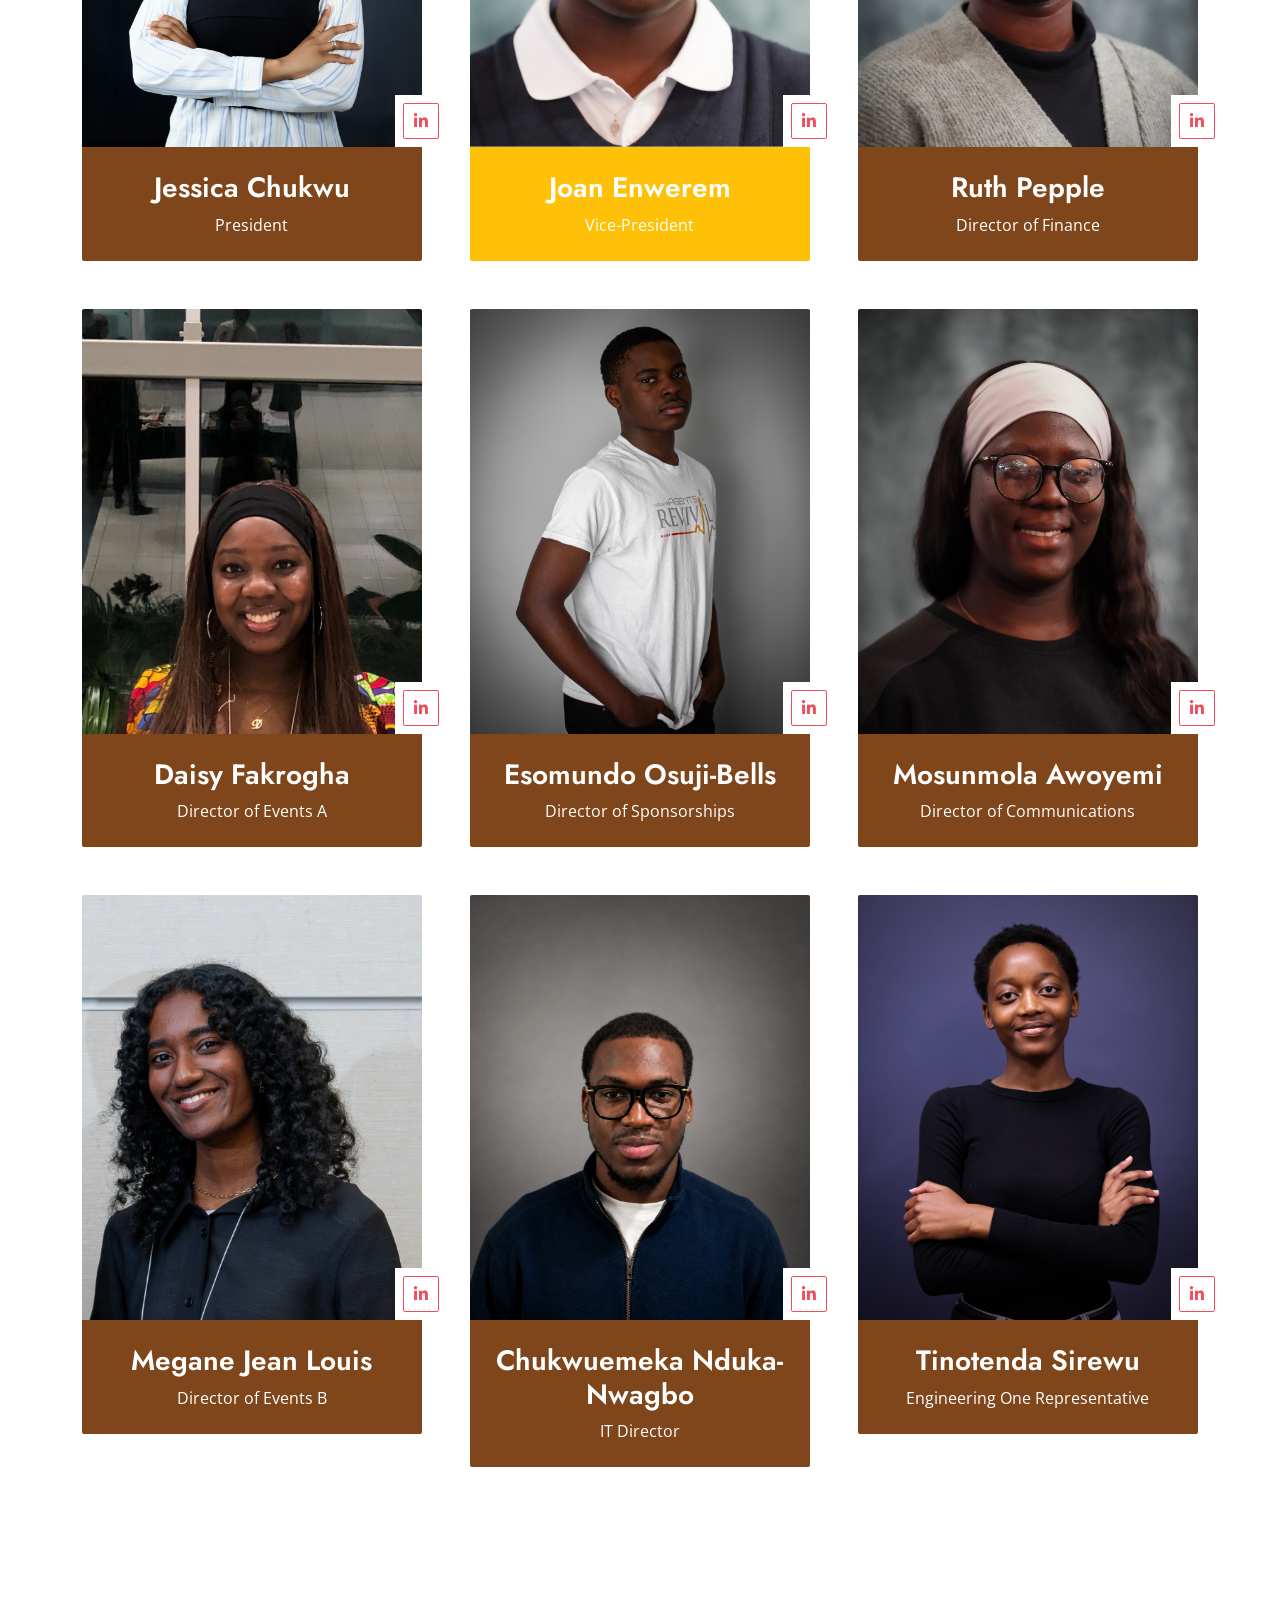
==== commit c58d3106: "Use Emeka.png for the IT Director photo Swaps the IT Director's headshot on both the homepage and th" ====
--- a/about.html
+++ b/about.html
@@ -199,7 +199,7 @@
                 </div>
                 <div class="col-lg-4 wow slideInUp" data-wow-delay="0.6s">
                     <div class="position-relative rounded-top">
-                        <img class="img-fluid rounded-top w-100" src="img/Emeka.JPG" alt="Chukwuemeka Nduka-Nwagbo">
+                        <img class="img-fluid rounded-top w-100" src="img/Emeka.png" alt="Chukwuemeka Nduka-Nwagbo">
                         <div class="position-absolute bottom-0 end-0 d-flex flex-column bg-white p-1" style="margin-right: -25px;">
                             <a class="btn btn-outline-secondary btn-square m-1" href="#"><i class="fab fa-linkedin-in fw-normal"></i></a>
                         </div>
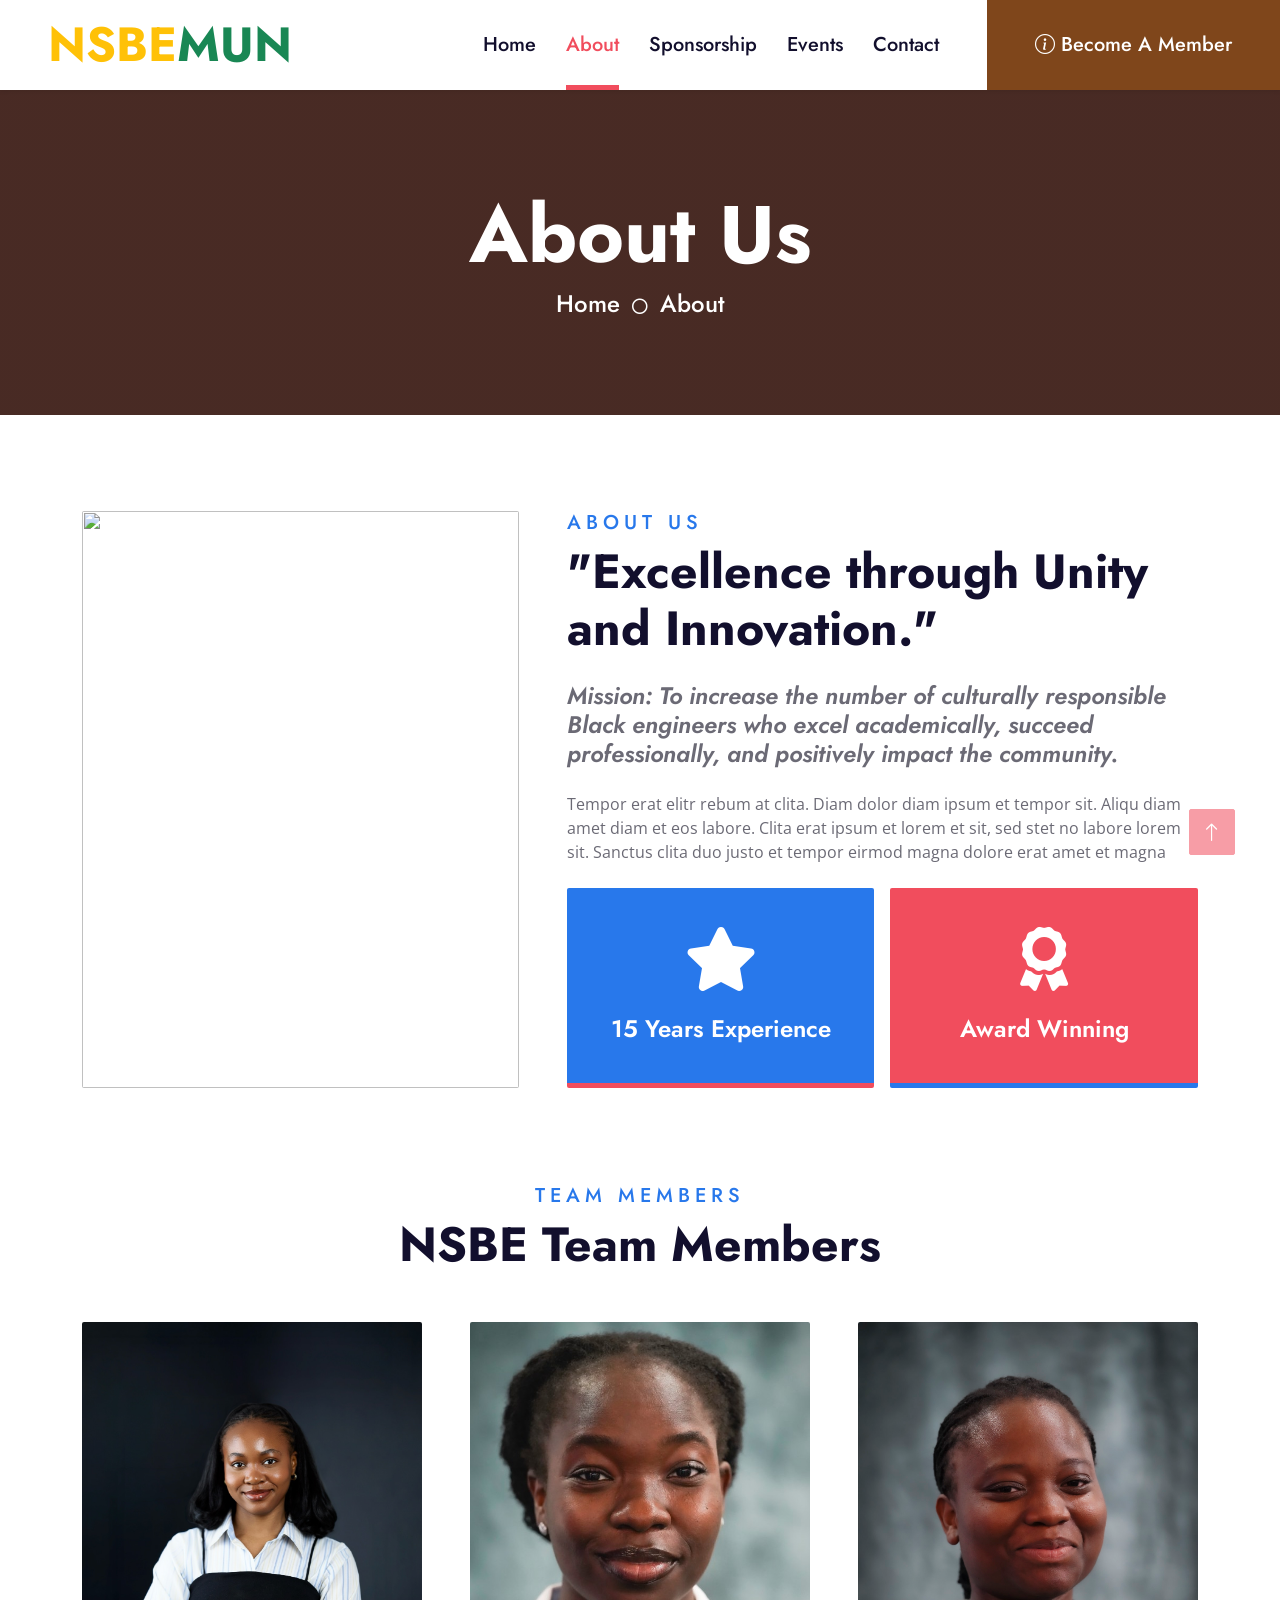
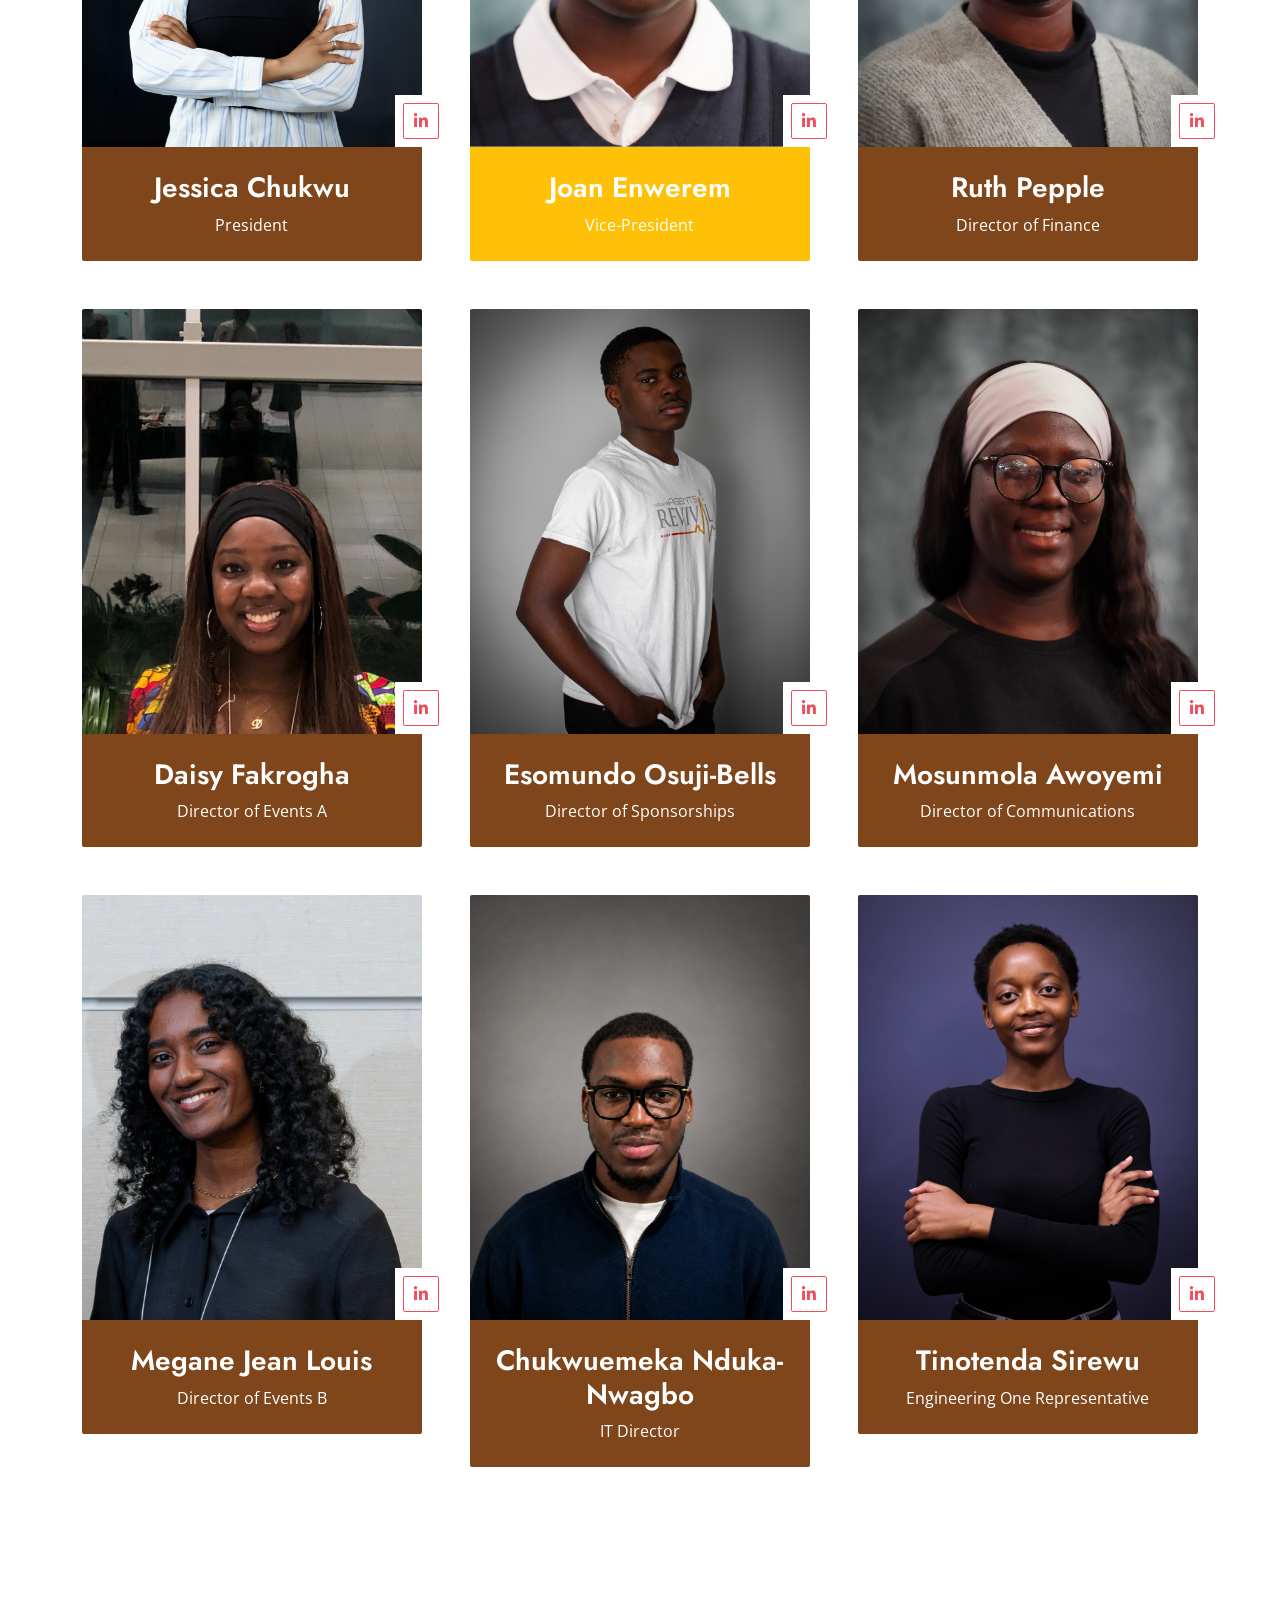
==== commit 7fd80cfd: "Replace template boilerplate in page metadata Every page shipped with the source template's placehol" ====
--- a/about.html
+++ b/about.html
@@ -3,10 +3,25 @@
 
 <head>
     <meta charset="utf-8">
-    <title>NSBE MUN</title>
+    <title>About Us | NSBE MUN</title>
     <meta content="width=device-width, initial-scale=1.0" name="viewport">
-    <meta content="Free HTML Templates" name="keywords">
-    <meta content="Free HTML Templates" name="description">
+    <meta name="description" content="Our mission, our values, and the 2026-2027 executive team leading the National Society of Black Engineers chapter at Memorial University.">
+    <link rel="canonical" href="https://nsbe-mun.ca/about.html">
+
+    <!-- Link previews (Discord, Slack, iMessage, WhatsApp, LinkedIn) -->
+    <meta property="og:type" content="website">
+    <meta property="og:site_name" content="NSBE MUN">
+    <meta property="og:title" content="About Us | NSBE MUN">
+    <meta property="og:description" content="Our mission, our values, and the 2026-2027 executive team leading the National Society of Black Engineers chapter at Memorial University.">
+    <meta property="og:url" content="https://nsbe-mun.ca/about.html">
+    <meta property="og:image" content="https://nsbe-mun.ca/img/og-preview.jpg">
+    <meta property="og:image:width" content="1200">
+    <meta property="og:image:height" content="630">
+    <meta property="og:image:alt" content="Members of NSBE MUN together at a chapter paint night, holding the canvases they painted">
+    <meta name="twitter:card" content="summary_large_image">
+    <meta name="twitter:title" content="About Us | NSBE MUN">
+    <meta name="twitter:description" content="Our mission, our values, and the 2026-2027 executive team leading the National Society of Black Engineers chapter at Memorial University.">
+    <meta name="twitter:image" content="https://nsbe-mun.ca/img/og-preview.jpg">
 
     <!-- Favicon -->
     <link href="img/logo.ico" rel="icon">
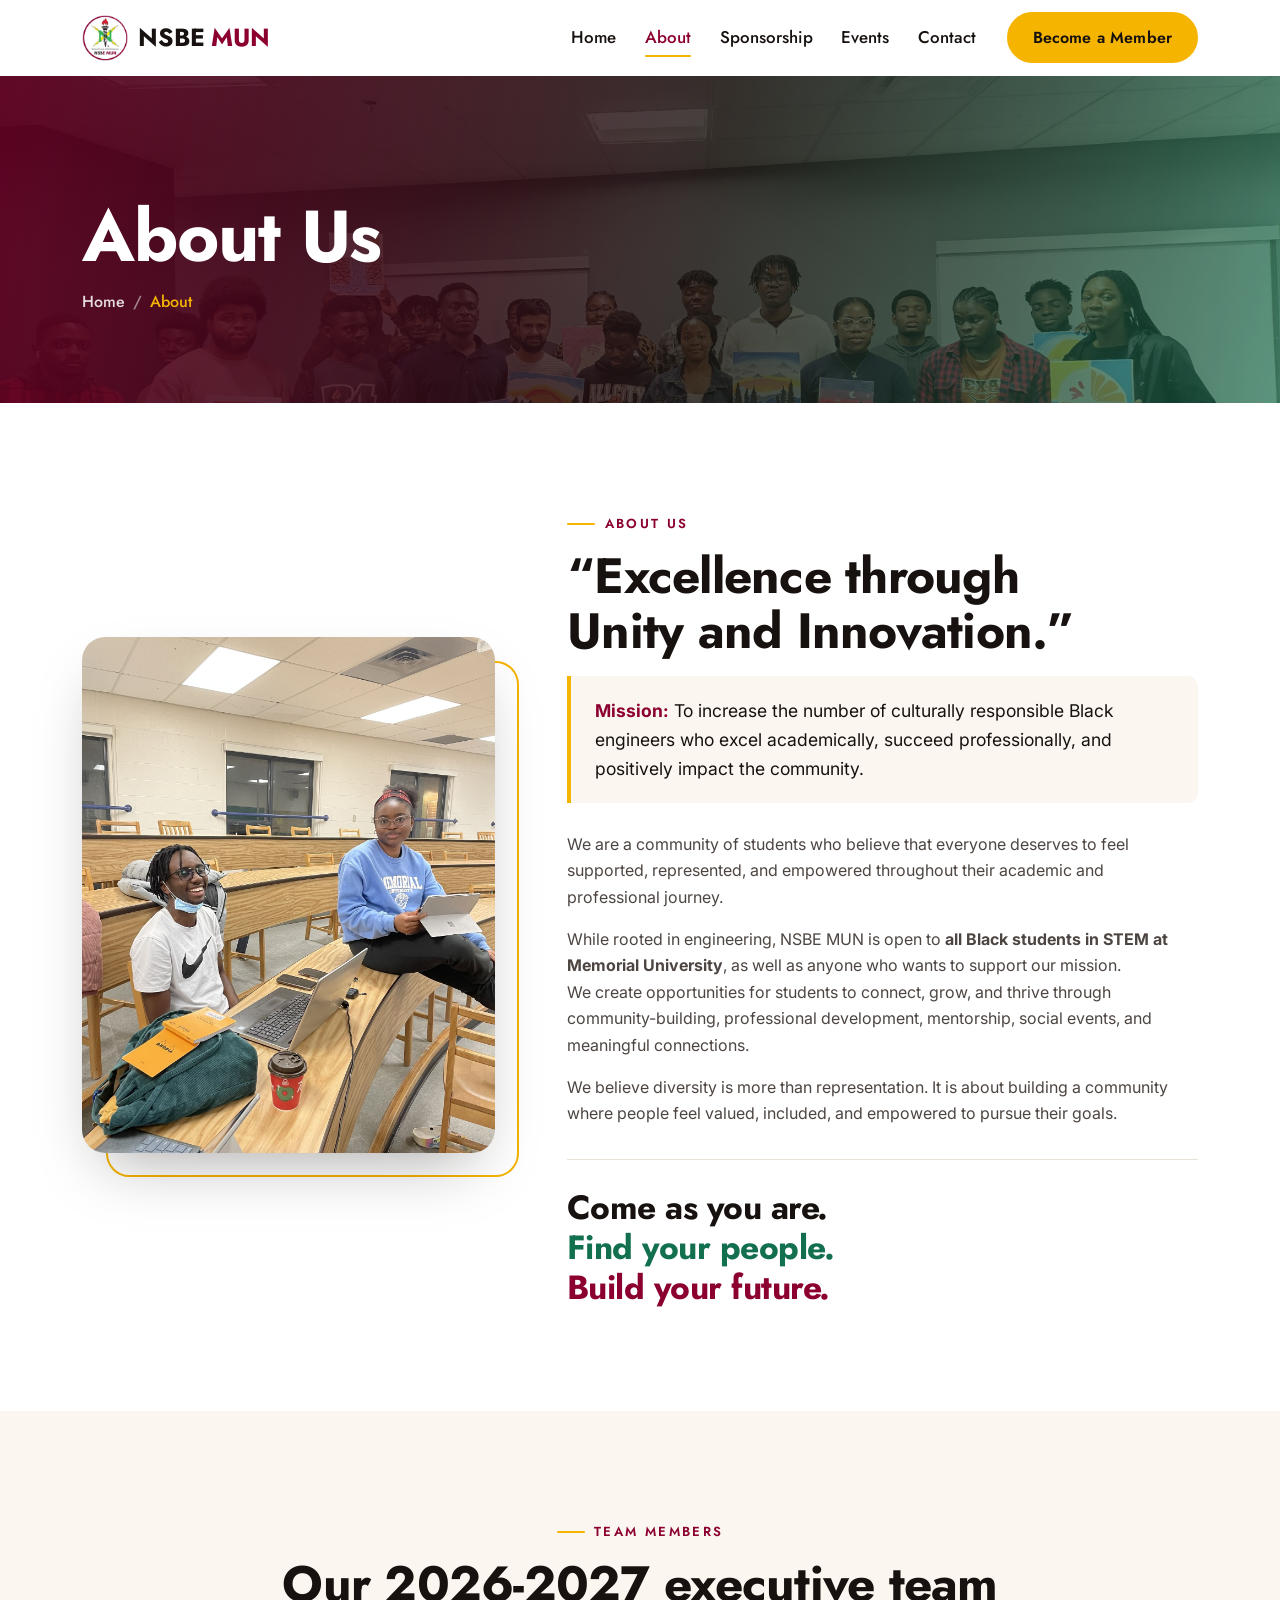
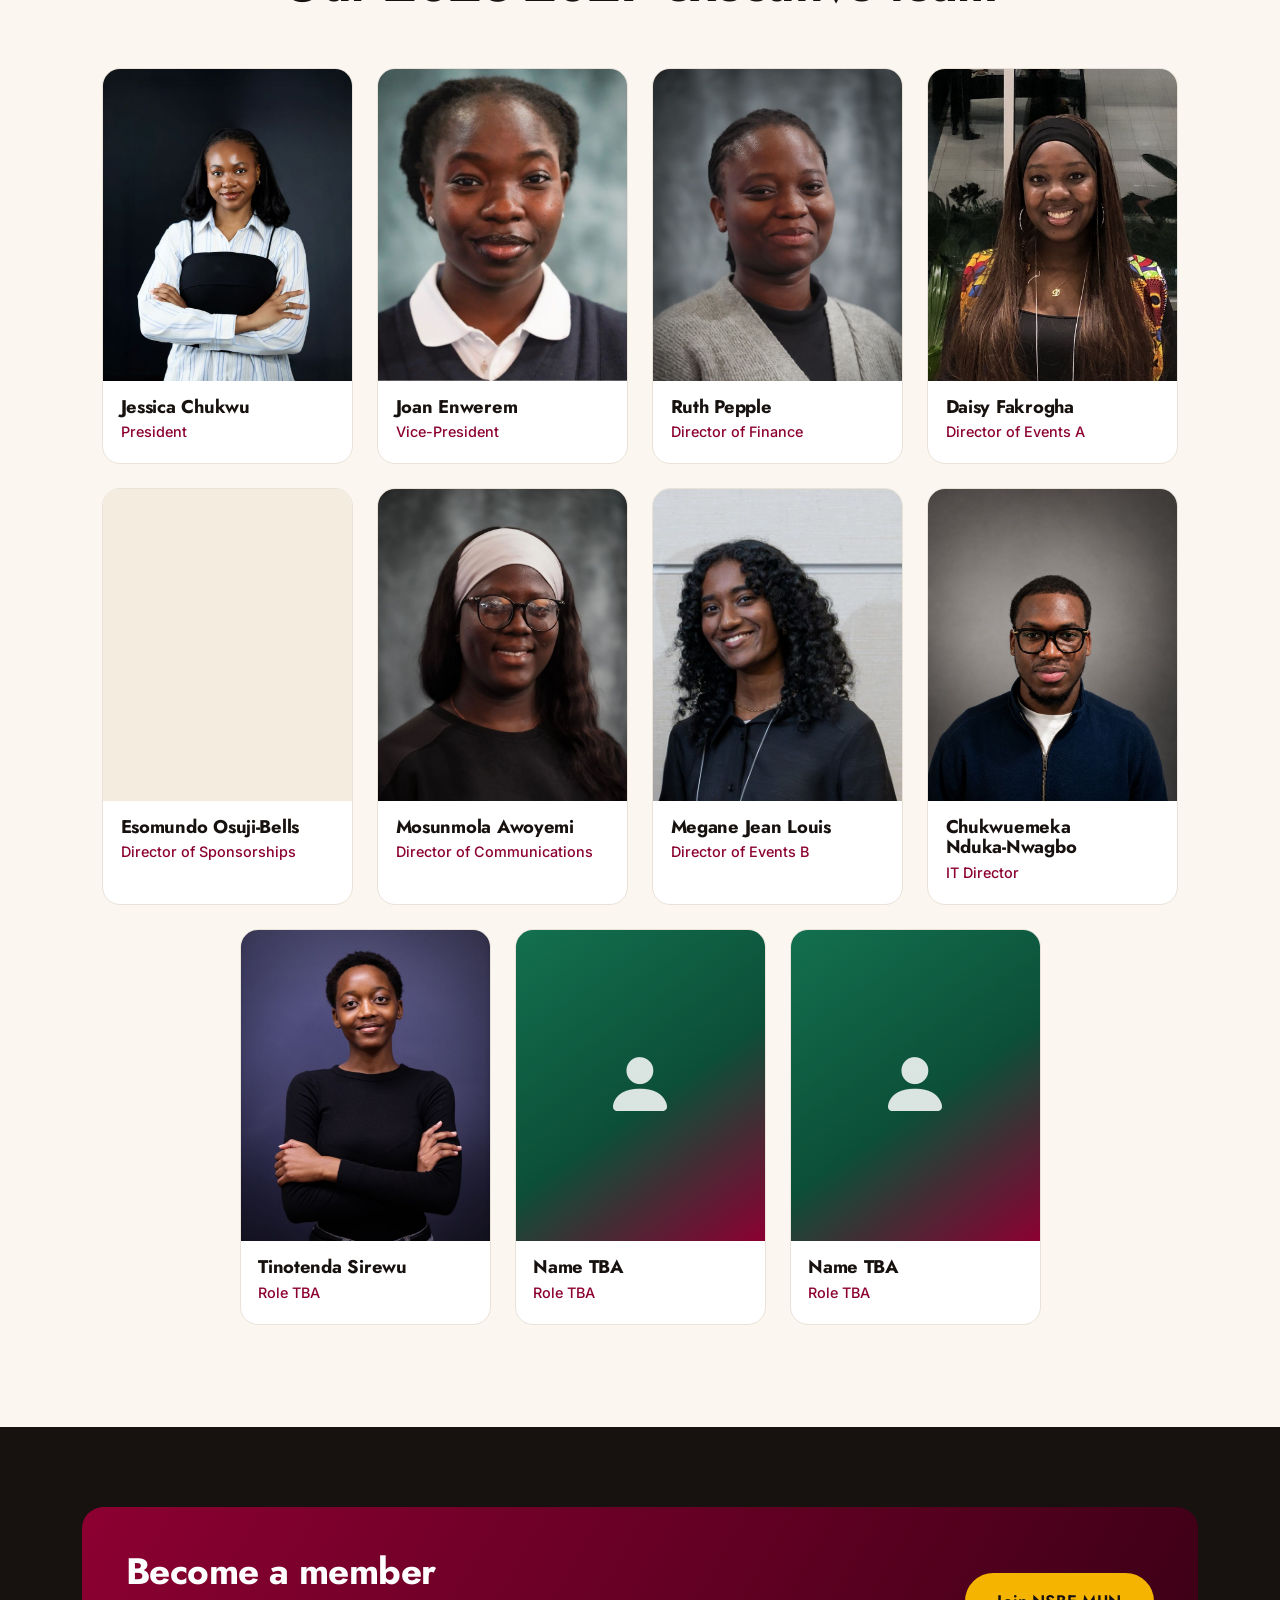
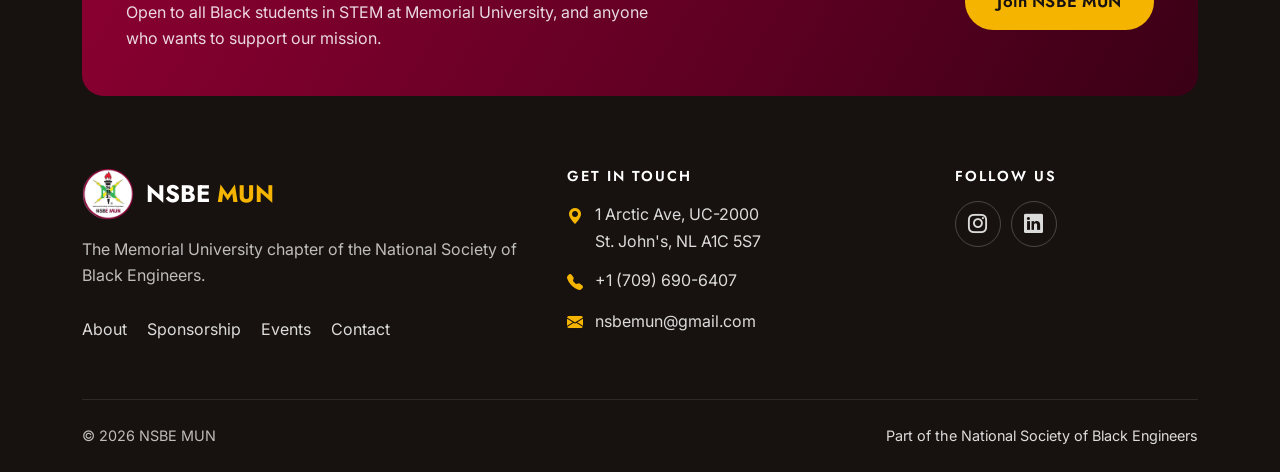
==== commit 0074ad76: "Update the About page copy and team grid Keeps the "Excellence through Unity and Innovation." headin" ====
--- a/about.html
+++ b/about.html
@@ -27,268 +27,269 @@
     <link href="img/logo.ico" rel="icon">
 
     <!-- Google Web Fonts -->
-    <link rel="preconnect" href="https://fonts.gstatic.com">
-    <link href="https://fonts.googleapis.com/css2?family=Jost:wght@500;600;700&family=Open+Sans:wght@400;600&display=swap" rel="stylesheet"> 
+    <link rel="preconnect" href="https://fonts.googleapis.com">
+    <link rel="preconnect" href="https://fonts.gstatic.com" crossorigin>
+    <link href="https://fonts.googleapis.com/css2?family=Inter:wght@400;500;600&family=Jost:wght@500;600;700&display=swap" rel="stylesheet">
 
     <!-- Icon Font Stylesheet -->
-    <link href="https://cdnjs.cloudflare.com/ajax/libs/font-awesome/5.10.0/css/all.min.css" rel="stylesheet">
-    <link href="https://cdn.jsdelivr.net/npm/bootstrap-icons@1.4.1/font/bootstrap-icons.css" rel="stylesheet">
-    <link href="lib/flaticon/font/flaticon.css" rel="stylesheet">
-
-    <!-- Libraries Stylesheet -->
-    <link href="lib/owlcarousel/assets/owl.carousel.min.css" rel="stylesheet">
-    <link href="lib/animate/animate.min.css" rel="stylesheet">
+    <link href="https://cdn.jsdelivr.net/npm/bootstrap-icons@1.11.3/font/bootstrap-icons.min.css" rel="stylesheet">
 
     <!-- Customized Bootstrap Stylesheet -->
     <link href="css/bootstrap.min.css" rel="stylesheet">
 
-    <!-- Template Stylesheet -->
+    <!-- Site Stylesheet -->
     <link href="css/style.css" rel="stylesheet">
 </head>
 
 <body>
     <!-- Navbar Start -->
-    <nav class="navbar navbar-expand-lg bg-white navbar-light shadow-sm py-3 py-lg-0 px-3 px-lg-0">
-        <a href="index.html" class="navbar-brand ms-lg-5">
-            <h1 class="display-5 m-0 text-warning">NSBE<span class="text-success">MUN</span></h1>
-        </a>
-        <button class="navbar-toggler" type="button" data-bs-toggle="collapse" data-bs-target="#navbarCollapse">
-            <span class="navbar-toggler-icon"></span>
-        </button>
-        <div class="collapse navbar-collapse" id="navbarCollapse">
-            <div class="navbar-nav ms-auto py-0">
-                <a href="index.html" class="nav-item nav-link">Home</a>
-                <a href="about.html" class="nav-item nav-link active">About</a>
-                <a href="sponsorship.html" class="nav-item nav-link">Sponsorship</a>
-                <a href="events.html" class="nav-item nav-link">Events</a>
-                <a href="contact.html" class="nav-item nav-link">Contact</a>
-                <a href="https://docs.google.com/forms/d/e/1FAIpQLScBPZ31VhR3jNn_E98w57GCJ_bk27gUKC1toLwdJRJmRohDrA/viewform?usp=sf_link" class="nav-item nav-link nav-contact bg-brown text-white px-5 ms-lg-5"><i class="bi bi-info-circle"></i> Become A Member</a>
+    <nav class="navbar navbar-expand-lg navbar-light site-nav" aria-label="Main">
+        <div class="container">
+            <a href="index.html" class="navbar-brand">
+                <img src="img/logo-mark.png" alt="" width="46" height="46">
+                <span class="brand-word">NSBE <span>MUN</span></span>
+            </a>
+            <button class="navbar-toggler" type="button" data-bs-toggle="collapse" data-bs-target="#navbarCollapse" aria-controls="navbarCollapse" aria-expanded="false" aria-label="Toggle navigation">
+                <span class="navbar-toggler-icon"></span>
+            </button>
+            <div class="collapse navbar-collapse" id="navbarCollapse">
+                <div class="navbar-nav ms-auto align-items-lg-center">
+                    <a href="index.html" class="nav-link">Home</a>
+                    <a href="about.html" class="nav-link active" aria-current="page">About</a>
+                    <a href="sponsorship.html" class="nav-link">Sponsorship</a>
+                    <a href="events.html" class="nav-link">Events</a>
+                    <a href="contact.html" class="nav-link">Contact</a>
+                    <a href="https://forms.gle/wEo2dqnto6dJDqBY9" class="btn btn-gold nav-cta" target="_blank" rel="noopener">Become a Member</a>
+                </div>
             </div>
         </div>
     </nav>
     <!-- Navbar End -->
 
 
-    <!-- Hero Start -->
-    <div class="container-fluid bg-brown p-5 hero-header mb-5">
-        <div class="row py-5">
-            <div class="col-12 text-center">
-                <h1 class="display-1 text-white animated zoomIn">About Us</h1>
-                <a href="index.html" class="h4 text-white">Home</a>
-                <i class="far fa-circle text-white px-2"></i>
-                <a href="about.html" class="h4 text-white">About</a>
-            </div>
-        </div>
-    </div>
-    <!-- Hero End -->
-
-
-    <!-- About Start -->
-    <div class="container-fluid py-5 wow fadeInUp" data-wow-delay="0.1s">
-        <div class="container">
-            <div class="row gx-5">
-                <div class="col-lg-5 mb-5 mb-lg-0" style="min-height: 500px;">
-                    <div class="position-relative h-100">
-                        <img class="position-absolute w-100 h-100 rounded wow zoomIn" data-wow-delay="0.3s" src="img/about.jpg" style="object-fit: cover;">
-                    </div>
-                </div>
-                <div class="col-lg-7">
-                    <div class="mb-4">
-                        <h5 class="text-primary text-uppercase" style="letter-spacing: 5px;">About Us</h5>
-                        <h1 class="display-5 mb-0">"Excellence through Unity and Innovation."</h1>
-                    </div>
-                    <h4 class="text-body fst-italic mb-4">Mission: To increase the number of culturally responsible Black engineers who excel academically, succeed professionally, and positively impact the community.</h4>
-                    <p class="mb-4">Tempor erat elitr rebum at clita. Diam dolor diam ipsum et tempor sit. Aliqu diam amet diam et eos labore. Clita erat ipsum et lorem et sit, sed stet no labore lorem sit. Sanctus clita duo justo et tempor eirmod magna dolore erat amet et magna</p>
-                    <div class="row g-3">
-                        <div class="col-sm-6 wow zoomIn" data-wow-delay="0.6s">
-                            <div class="bg-primary d-flex flex-column justify-content-center text-center border-bottom border-5 border-secondary rounded p-3" style="height: 200px;">
-                                <i class="fa fa-star fa-4x text-white mb-4"></i>
-                                <h4 class="text-white mb-0">15 Years Experience</h4>
+    <main>
+        <!-- Hero Start -->
+        <header class="page-hero">
+            <div class="container">
+                <h1>About Us</h1>
+                <nav class="crumbs" aria-label="Breadcrumb">
+                    <ol>
+                        <li><a href="index.html">Home</a></li>
+                        <li><span aria-current="page">About</span></li>
+                    </ol>
+                </nav>
+            </div>
+        </header>
+        <!-- Hero End -->
+
+
+        <!-- About Start -->
+        <section class="section">
+            <div class="container">
+                <div class="row g-4 g-lg-5 align-items-center">
+                    <div class="col-lg-5 reveal">
+                        <div class="about-media">
+                            <div class="about-photo">
+                                <!-- PLACEHOLDER: replace with the goofy team picture -->
+                                <img src="img/slide2.jpg" alt="NSBE MUN members sharing a laugh" width="1500" height="2000" loading="lazy" decoding="async" style="object-position: 50% 45%;">
                             </div>
                         </div>
-                        <div class="col-sm-6 wow zoomIn" data-wow-delay="0.9s">
-                            <div class="bg-secondary d-flex flex-column justify-content-center text-center border-bottom border-5 border-primary rounded p-3" style="height: 200px;">
-                                <i class="fa fa-award fa-4x text-white mb-4"></i>
-                                <h4 class="text-white mb-0">Award Winning</h4>
-                            </div>
-                        </div>
-                    </div>
-                </div>
+                    </div>
+                    <div class="col-lg-7">
+                        <p class="eyebrow">About Us</p>
+                        <h2 class="section-title">&ldquo;Excellence through Unity and Innovation.&rdquo;</h2>
+                        <p class="mission"><strong>Mission:</strong> To increase the number of culturally responsible Black engineers who excel academically, succeed professionally, and positively impact the community.</p>
+                        <p>We are a community of students who believe that everyone deserves to feel supported, represented, and empowered throughout their academic and professional journey.</p>
+                        <p>While rooted in engineering, NSBE MUN is open to <strong>all Black students in STEM at Memorial University</strong>, as well as anyone who wants to support our mission. We create opportunities for students to connect, grow, and thrive through community-building, professional development, mentorship, social events, and meaningful connections.</p>
+                        <p>We believe diversity is more than representation. It is about building a community where people feel valued, included, and empowered to pursue their goals.</p>
+                        <p class="pull-quote"><span>Come as you are.</span> <span>Find your people.</span> <span>Build your future.</span></p>
+                    </div>
+                </div>
+            </div>
+        </section>
+        <!-- About End -->
+
+
+        <!-- Team Start -->
+        <section class="section section-alt" id="team">
+            <div class="container">
+                <div class="section-head reveal">
+                    <p class="eyebrow">Team Members</p>
+                    <h2 class="section-title">Our 2026-2027 executive team</h2>
+                </div>
+                <!--
+                    Adding someone: save their headshot to img/team/first-last.jpg (about 800px wide) and copy a card.
+                    Adding a LinkedIn link: put this inside the card's <figcaption>, after the role:
+                    <a class="link-arrow" href="https://www.linkedin.com/in/THEIR-PROFILE" target="_blank" rel="noopener" aria-label="NAME on LinkedIn"><i class="bi bi-linkedin" aria-hidden="true"></i></a>
+                -->
+                <div class="row g-3 g-md-4 justify-content-center team-grid">
+                    <div class="col-6 col-md-4 col-lg-3 reveal">
+                        <figure class="team-card">
+                            <div class="team-photo"><img src="img/team/jessica-chukwu.jpg" alt="Headshot of Jessica Chukwu" width="800" height="1002" loading="lazy" decoding="async"></div>
+                            <figcaption>
+                                <h3>Jessica Chukwu</h3>
+                                <p>President</p>
+                            </figcaption>
+                        </figure>
+                    </div>
+                    <div class="col-6 col-md-4 col-lg-3 reveal">
+                        <figure class="team-card">
+                            <div class="team-photo"><img src="img/team/joan-enwerem.jpg" alt="Headshot of Joan Enwerem" width="800" height="800" loading="lazy" decoding="async"></div>
+                            <figcaption>
+                                <h3>Joan Enwerem</h3>
+                                <p>Vice-President</p>
+                            </figcaption>
+                        </figure>
+                    </div>
+                    <div class="col-6 col-md-4 col-lg-3 reveal">
+                        <figure class="team-card">
+                            <div class="team-photo"><img src="img/team/ruth-pepple.jpg" alt="Headshot of Ruth Pepple" width="800" height="1200" loading="lazy" decoding="async"></div>
+                            <figcaption>
+                                <h3>Ruth Pepple</h3>
+                                <p>Director of Finance</p>
+                            </figcaption>
+                        </figure>
+                    </div>
+                    <div class="col-6 col-md-4 col-lg-3 reveal">
+                        <figure class="team-card">
+                            <div class="team-photo"><img src="img/team/daisy-fakrogha.jpg" alt="Headshot of Daisy Fakrogha" width="800" height="1360" loading="lazy" decoding="async" style="object-position: center 72%;"></div>
+                            <figcaption>
+                                <h3>Daisy Fakrogha</h3>
+                                <p>Director of Events A</p>
+                            </figcaption>
+                        </figure>
+                    </div>
+                    <div class="col-6 col-md-4 col-lg-3 reveal">
+                        <figure class="team-card">
+                            <div class="team-photo"><img src="img/team/esomundo-osuji-bells.jpg" alt="Headshot of Esomundo Osuji-Bells" width="800" height="1001" loading="lazy" decoding="async"></div>
+                            <figcaption>
+                                <h3>Esomundo Osuji-Bells</h3>
+                                <p>Director of Sponsorships</p>
+                            </figcaption>
+                        </figure>
+                    </div>
+                    <div class="col-6 col-md-4 col-lg-3 reveal">
+                        <figure class="team-card">
+                            <div class="team-photo"><img src="img/team/mosunmola-awoyemi.jpg" alt="Headshot of Mosunmola Awoyemi" width="800" height="1095" loading="lazy" decoding="async"></div>
+                            <figcaption>
+                                <h3>Mosunmola Awoyemi</h3>
+                                <p>Director of Communications</p>
+                            </figcaption>
+                        </figure>
+                    </div>
+                    <div class="col-6 col-md-4 col-lg-3 reveal">
+                        <figure class="team-card">
+                            <div class="team-photo"><img src="img/team/megane-jean-louis.jpg" alt="Headshot of Megane Jean Louis" width="800" height="686" loading="lazy" decoding="async"></div>
+                            <figcaption>
+                                <h3>Megane Jean Louis</h3>
+                                <p>Director of Events B</p>
+                            </figcaption>
+                        </figure>
+                    </div>
+                    <div class="col-6 col-md-4 col-lg-3 reveal">
+                        <figure class="team-card">
+                            <div class="team-photo"><img src="img/team/chukwuemeka-nduka-nwagbo.jpg" alt="Headshot of Chukwuemeka Nduka-Nwagbo" width="800" height="1067" loading="lazy" decoding="async"></div>
+                            <figcaption>
+                                <h3>Chukwuemeka Nduka-Nwagbo</h3>
+                                <p>IT Director</p>
+                            </figcaption>
+                        </figure>
+                    </div>
+                    <div class="col-6 col-md-4 col-lg-3 reveal">
+                        <figure class="team-card">
+                            <div class="team-photo"><img src="img/team/tinotenda-sirewu.jpg" alt="Headshot of Tinotenda Sirewu" width="800" height="1000" loading="lazy" decoding="async"></div>
+                            <figcaption>
+                                <h3>Tinotenda Sirewu</h3>
+                                <!-- PLACEHOLDER: Tino's new role -->
+                                <p>Role TBA</p>
+                            </figcaption>
+                        </figure>
+                    </div>
+                    <div class="col-6 col-md-4 col-lg-3 reveal">
+                        <!-- PLACEHOLDER: new team member. Swap the avatar div for <img src="img/team/first-last.jpg" ...> and fill in name and role. -->
+                        <figure class="team-card">
+                            <div class="team-photo"><div class="team-avatar" role="img" aria-label="Photo coming soon"><i class="bi bi-person-fill" aria-hidden="true"></i></div></div>
+                            <figcaption>
+                                <h3>Name TBA</h3>
+                                <p>Role TBA</p>
+                            </figcaption>
+                        </figure>
+                    </div>
+                    <div class="col-6 col-md-4 col-lg-3 reveal">
+                        <!-- PLACEHOLDER: new team member. Swap the avatar div for <img src="img/team/first-last.jpg" ...> and fill in name and role. -->
+                        <figure class="team-card">
+                            <div class="team-photo"><div class="team-avatar" role="img" aria-label="Photo coming soon"><i class="bi bi-person-fill" aria-hidden="true"></i></div></div>
+                            <figcaption>
+                                <h3>Name TBA</h3>
+                                <p>Role TBA</p>
+                            </figcaption>
+                        </figure>
+                    </div>
+                </div>
+            </div>
+        </section>
+        <!-- Team End -->
+    </main>
+
+
+    <!-- Footer Start -->
+    <footer class="site-footer">
+        <div class="container">
+            <div class="footer-cta">
+                <div>
+                    <h2>Become a member</h2>
+                    <p>Open to all Black students in STEM at Memorial University, and anyone who wants to support our mission.</p>
+                </div>
+                <a class="btn btn-gold btn-lg" href="https://forms.gle/wEo2dqnto6dJDqBY9" target="_blank" rel="noopener">Join NSBE MUN</a>
+            </div>
+            <div class="row g-4 g-lg-5">
+                <div class="col-lg-5">
+                    <a href="index.html" class="footer-brand">
+                        <img src="img/logo-mark.png" alt="" width="52" height="52" loading="lazy">
+                        <span>NSBE <span>MUN</span></span>
+                    </a>
+                    <p class="mb-0">The Memorial University chapter of the National Society of Black Engineers.</p>
+                    <ul class="footer-links">
+                        <li><a href="about.html">About</a></li>
+                        <li><a href="sponsorship.html">Sponsorship</a></li>
+                        <li><a href="events.html">Events</a></li>
+                        <li><a href="contact.html">Contact</a></li>
+                    </ul>
+                </div>
+                <div class="col-sm-7 col-lg-4">
+                    <h3>Get in touch</h3>
+                    <ul class="footer-list">
+                        <li><i class="bi bi-geo-alt-fill" aria-hidden="true"></i><a href="https://www.google.com/maps/search/?api=1&amp;query=1+Arctic+Ave%2C+St.+John%27s%2C+NL+A1C+5S7" target="_blank" rel="noopener">1 Arctic Ave, UC-2000<br>St. John's, NL A1C 5S7</a></li>
+                        <li><i class="bi bi-telephone-fill" aria-hidden="true"></i><a href="tel:+17096906407">+1 (709) 690-6407</a></li>
+                        <li><i class="bi bi-envelope-fill" aria-hidden="true"></i><a href="mailto:nsbemun@gmail.com">nsbemun@gmail.com</a></li>
+                    </ul>
+                </div>
+                <div class="col-sm-5 col-lg-3">
+                    <h3>Follow us</h3>
+                    <div class="social">
+                        <a href="https://www.instagram.com/nsbe.mun/" target="_blank" rel="noopener" aria-label="NSBE MUN on Instagram"><i class="bi bi-instagram" aria-hidden="true"></i></a>
+                        <a href="https://www.linkedin.com/in/national-society-of-black-engineers-memorial-university-student-chapter-7ba670273/" target="_blank" rel="noopener" aria-label="NSBE MUN on LinkedIn"><i class="bi bi-linkedin" aria-hidden="true"></i></a>
+                    </div>
+                </div>
+            </div>
+            <div class="footer-bottom">
+                <span>&copy; <span data-year>2026</span> NSBE MUN</span>
+                <a href="https://nsbe.org" target="_blank" rel="noopener">Part of the National Society of Black Engineers</a>
             </div>
         </div>
-    </div>
-    <!-- About End -->
-
-
-    <!-- Team Start -->
-    <div class="container-fluid py-5 wow fadeInUp" data-wow-delay="0.1s">
-        <div class="container">
-            <div class="text-center mx-auto mb-5" style="max-width: 600px;">
-                <h5 class="text-primary text-uppercase" style="letter-spacing: 5px;">Team Members</h5>
-                <h1 class="display-5 mb-0">NSBE Team Members</h1>
-            </div>
-            <div class="row g-5 team-grid">
-                <div class="col-lg-4 wow slideInUp" data-wow-delay="0.3s">
-                    <div class="position-relative rounded-top">
-                        <img class="img-fluid rounded-top w-100" src="img/Jessica.jpeg" alt="Jessica Chukwu">
-                        <div class="position-absolute bottom-0 end-0 d-flex flex-column bg-white p-1" style="margin-right: -25px;">
-                            <a class="btn btn-outline-secondary btn-square m-1" href="#"><i class="fab fa-linkedin-in fw-normal"></i></a>
-                        </div>
-                    </div>
-                    <div class="bg-brown text-center rounded-bottom p-4">
-                        <h3 class="text-white">Jessica Chukwu</h3>
-                        <p class="text-white m-0">President</p>
-                    </div>
-                </div>
-                <div class="col-lg-4 wow slideInUp" data-wow-delay="0.6s">
-                    <div class="position-relative rounded-top">
-                        <img class="img-fluid rounded-top w-100" src="img/Joan's Headshot.jpg" alt="Joan Enwerem">
-                        <div class="position-absolute bottom-0 end-0 d-flex flex-column bg-white p-1" style="margin-right: -25px;">
-                            <a class="btn btn-outline-secondary btn-square m-1" href="#"><i class="fab fa-linkedin-in fw-normal"></i></a>
-                        </div>
-                    </div>
-                    <div class="bg-warning text-center rounded-bottom p-4">
-                        <h3 class="text-white">Joan Enwerem</h3>
-                        <p class="text-white m-0">Vice-President</p>
-                    </div>
-                </div>
-                <div class="col-lg-4 wow slideInUp" data-wow-delay="0.9s">
-                    <div class="position-relative rounded-top">
-                        <img class="img-fluid rounded-top w-100" src="img/Tamunoibim Ruth.jpg" alt="Ruth Pepple">
-                        <div class="position-absolute bottom-0 end-0 d-flex flex-column bg-white p-1" style="margin-right: -25px;">
-                            <a class="btn btn-outline-secondary btn-square m-1" href="#"><i class="fab fa-linkedin-in fw-normal"></i></a>
-                        </div>
-                    </div>
-                    <div class="bg-brown text-center rounded-bottom p-4">
-                        <h3 class="text-white">Ruth Pepple</h3>
-                        <p class="text-white m-0">Director of Finance</p>
-                    </div>
-                </div>
-                <div class="col-lg-4 wow slideInUp" data-wow-delay="0.3s">
-                    <div class="position-relative rounded-top">
-                        <img class="img-fluid rounded-top w-100" src="img/Daisy.jpg" alt="Daisy Fakrogha">
-                        <div class="position-absolute bottom-0 end-0 d-flex flex-column bg-white p-1" style="margin-right: -25px;">
-                            <a class="btn btn-outline-secondary btn-square m-1" href="#"><i class="fab fa-linkedin-in fw-normal"></i></a>
-                        </div>
-                    </div>
-                    <div class="bg-brown text-center rounded-bottom p-4">
-                        <h3 class="text-white">Daisy Fakrogha</h3>
-                        <p class="text-white m-0">Director of Events A</p>
-                    </div>
-                </div>
-                <div class="col-lg-4 wow slideInUp" data-wow-delay="0.6s">
-                    <div class="position-relative rounded-top">
-                        <img class="img-fluid rounded-top w-100" src="img/Esomundo.jpg" alt="Esomundo Osuji-Bells">
-                        <div class="position-absolute bottom-0 end-0 d-flex flex-column bg-white p-1" style="margin-right: -25px;">
-                            <a class="btn btn-outline-secondary btn-square m-1" href="#"><i class="fab fa-linkedin-in fw-normal"></i></a>
-                        </div>
-                    </div>
-                    <div class="bg-brown text-center rounded-bottom p-4">
-                        <h3 class="text-white">Esomundo Osuji-Bells</h3>
-                        <p class="text-white m-0">Director of Sponsorships</p>
-                    </div>
-                </div>
-                <div class="col-lg-4 wow slideInUp" data-wow-delay="0.9s">
-                    <div class="position-relative rounded-top">
-                        <img class="img-fluid rounded-top w-100" src="img/Mosunmola.jpeg" alt="Mosunmola Awoyemi">
-                        <div class="position-absolute bottom-0 end-0 d-flex flex-column bg-white p-1" style="margin-right: -25px;">
-                            <a class="btn btn-outline-secondary btn-square m-1" href="#"><i class="fab fa-linkedin-in fw-normal"></i></a>
-                        </div>
-                    </div>
-                    <div class="bg-brown text-center rounded-bottom p-4">
-                        <h3 class="text-white">Mosunmola Awoyemi</h3>
-                        <p class="text-white m-0">Director of Communications</p>
-                    </div>
-                </div>
-                <div class="col-lg-4 wow slideInUp" data-wow-delay="0.3s">
-                    <div class="position-relative rounded-top">
-                        <img class="img-fluid rounded-top w-100" src="img/Megs.jpg" alt="Megane Jean Louis">
-                        <div class="position-absolute bottom-0 end-0 d-flex flex-column bg-white p-1" style="margin-right: -25px;">
-                            <a class="btn btn-outline-secondary btn-square m-1" href="#"><i class="fab fa-linkedin-in fw-normal"></i></a>
-                        </div>
-                    </div>
-                    <div class="bg-brown text-center rounded-bottom p-4">
-                        <h3 class="text-white">Megane Jean Louis</h3>
-                        <p class="text-white m-0">Director of Events B</p>
-                    </div>
-                </div>
-                <div class="col-lg-4 wow slideInUp" data-wow-delay="0.6s">
-                    <div class="position-relative rounded-top">
-                        <img class="img-fluid rounded-top w-100" src="img/Emeka.png" alt="Chukwuemeka Nduka-Nwagbo">
-                        <div class="position-absolute bottom-0 end-0 d-flex flex-column bg-white p-1" style="margin-right: -25px;">
-                            <a class="btn btn-outline-secondary btn-square m-1" href="#"><i class="fab fa-linkedin-in fw-normal"></i></a>
-                        </div>
-                    </div>
-                    <div class="bg-brown text-center rounded-bottom p-4">
-                        <h3 class="text-white">Chukwuemeka Nduka-Nwagbo</h3>
-                        <p class="text-white m-0">IT Director</p>
-                    </div>
-                </div>
-                <div class="col-lg-4 wow slideInUp" data-wow-delay="0.9s">
-                    <div class="position-relative rounded-top">
-                        <img class="img-fluid rounded-top w-100" src="img/Tinotenda.jpeg" alt="Tinotenda Sirewu">
-                        <div class="position-absolute bottom-0 end-0 d-flex flex-column bg-white p-1" style="margin-right: -25px;">
-                            <a class="btn btn-outline-secondary btn-square m-1" href="#"><i class="fab fa-linkedin-in fw-normal"></i></a>
-                        </div>
-                    </div>
-                    <div class="bg-brown text-center rounded-bottom p-4">
-                        <h3 class="text-white">Tinotenda Sirewu</h3>
-                        <p class="text-white m-0">Engineering One Representative</p>
-                    </div>
-                </div>
-            </div>
-        </div>
-    </div>
-    <!-- Team End -->
-    
-
-       <!-- Footer Start -->
-       <div class="container-fluid bg-success text-light mt-5 py-5 wow fadeInUp" data-wow-delay="0.1s">
-        <div class="container pt-5">
-            <div class="row g-5">
-                <div class="col-lg-3 col-md-6">
-                    <h3 class="text-white mb-4">Get In Touch</h3>
-                    <p class="mb-2"><i class="bi bi-geo-alt text-dark me-2"></i>230 Elizabeth Ave, St. John's, NL</p>
-                    <p class="mb-2"><i class="bi bi-envelope-open text-dark me-2"></i>info@example.com</p>
-                    <p class="mb-0"><i class="bi bi-telephone text-dark me-2"></i>+012 345 67890</p>
-                </div>
-                <div class="col-lg-3 col-md-6">
-                    <h3 class="text-white mb-4">Follow Us</h3>
-                    <div class="d-flex">
-                        <a class="btn btn-lg btn-warning btn-lg-square rounded me-2" href="#"><i class="fab fa-twitter fw-normal"></i></a>
-                        <a class="btn btn-lg btn-warning btn-lg-square rounded me-2" href="#"><i class="fab fa-facebook-f fw-normal"></i></a>
-                        <a class="btn btn-lg btn-warning btn-lg-square rounded me-2" href="#"><i class="fab fa-linkedin-in fw-normal"></i></a>
-                        <a class="btn btn-lg btn-warning btn-lg-square rounded" href="#"><i class="fab fa-instagram fw-normal"></i></a>
-                    </div>
-                </div>
-                <div class="col-12">
-                    <form class="mx-auto" style="max-width: 600px;">
-                        <div class="input-group">
-                            <input type="text" class="form-control border-white p-3" placeholder="Your Email">
-                            <button class="btn btn-primary px-4">Sign Up</button>
-                        </div>
-                    </form>
-                </div>
-            </div>
-        </div>
-    </div>
+    </footer>
     <!-- Footer End -->
 
 
     <!-- Back to Top -->
-    <a href="#" class="btn btn-lg btn-secondary btn-lg-square rounded back-to-top"><i class="bi bi-arrow-up"></i></a>
+    <a href="#" class="back-to-top" aria-label="Back to top"><i class="bi bi-arrow-up" aria-hidden="true"></i></a>
 
 
     <!-- JavaScript Libraries -->
-    <script src="https://code.jquery.com/jquery-3.4.1.min.js"></script>
     <script src="https://cdn.jsdelivr.net/npm/bootstrap@5.0.0/dist/js/bootstrap.bundle.min.js"></script>
-    <script src="lib/wow/wow.min.js"></script>
-    <script src="lib/easing/easing.min.js"></script>
-    <script src="lib/waypoints/waypoints.min.js"></script>
-    <script src="lib/owlcarousel/owl.carousel.min.js"></script>
-
-    <!-- Template Javascript -->
+
+    <!-- Site Javascript -->
     <script src="js/main.js"></script>
 </body>
 
-</html>+</html>
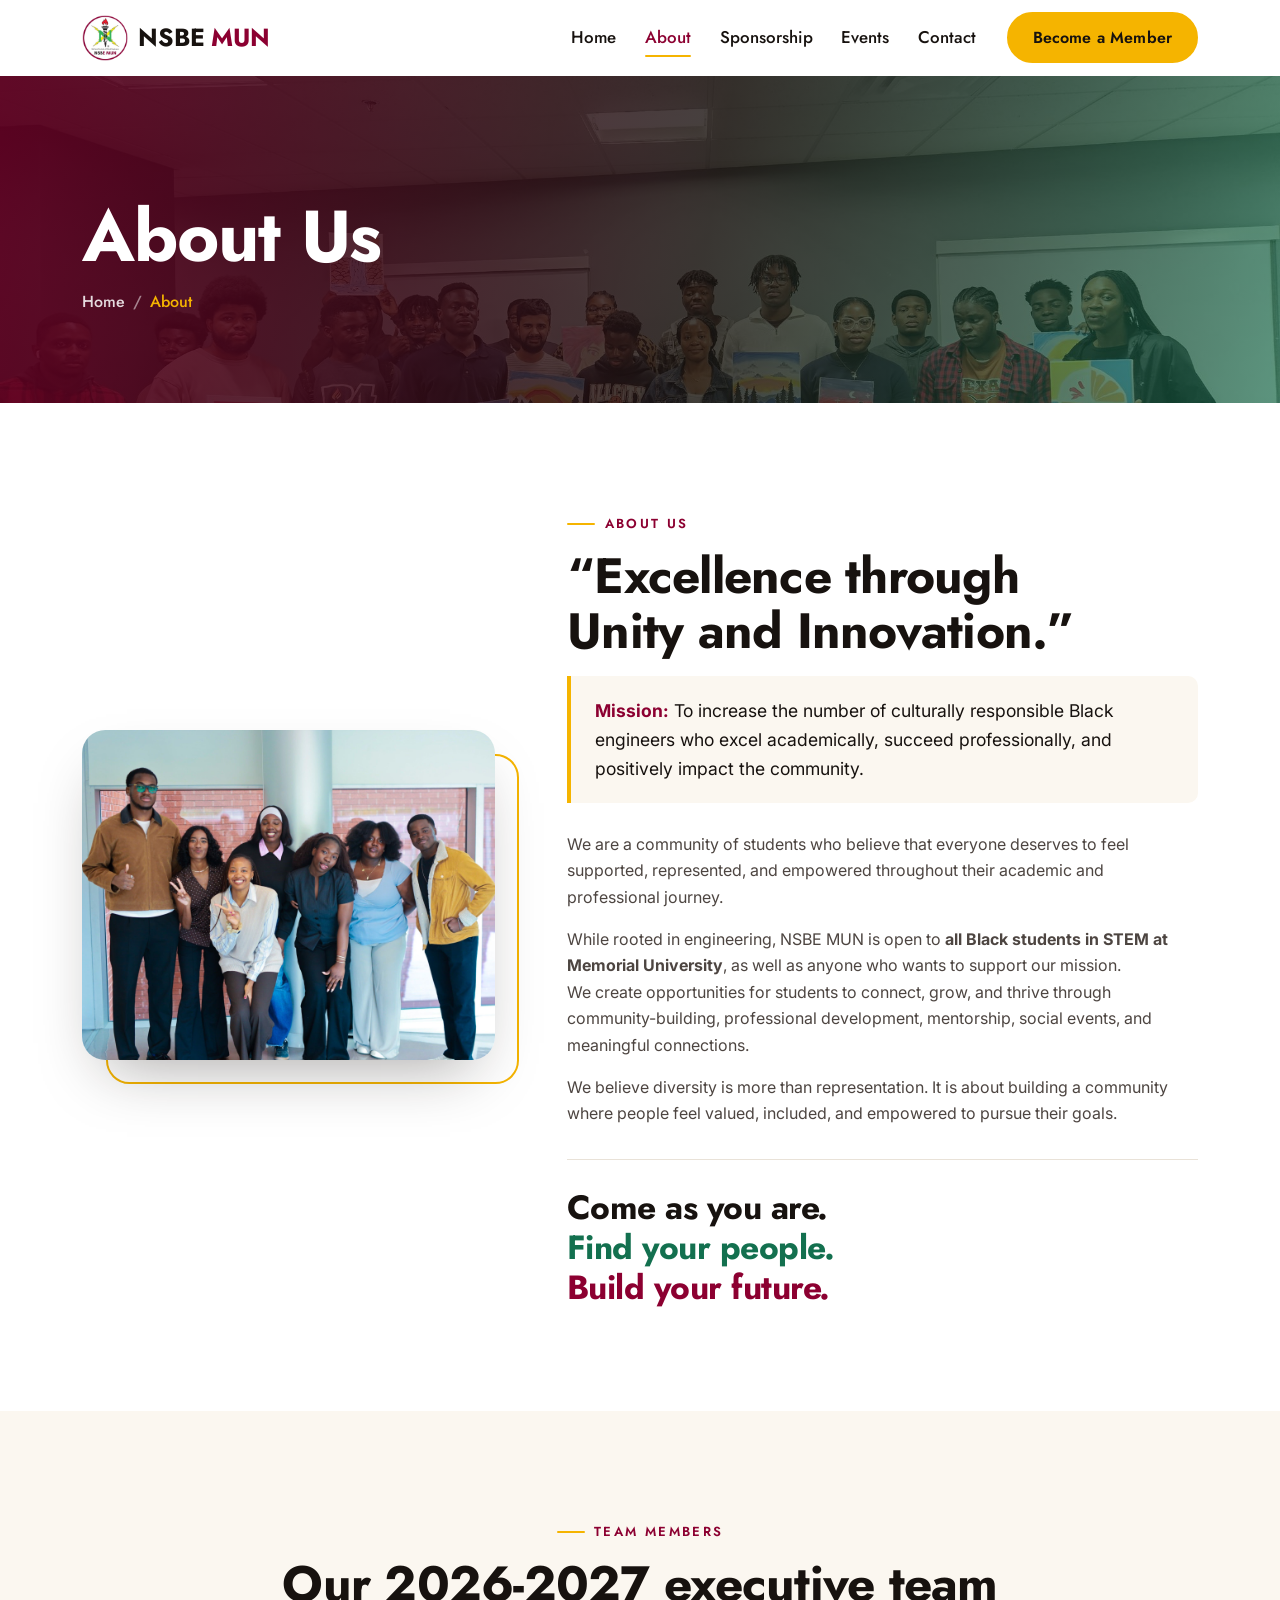
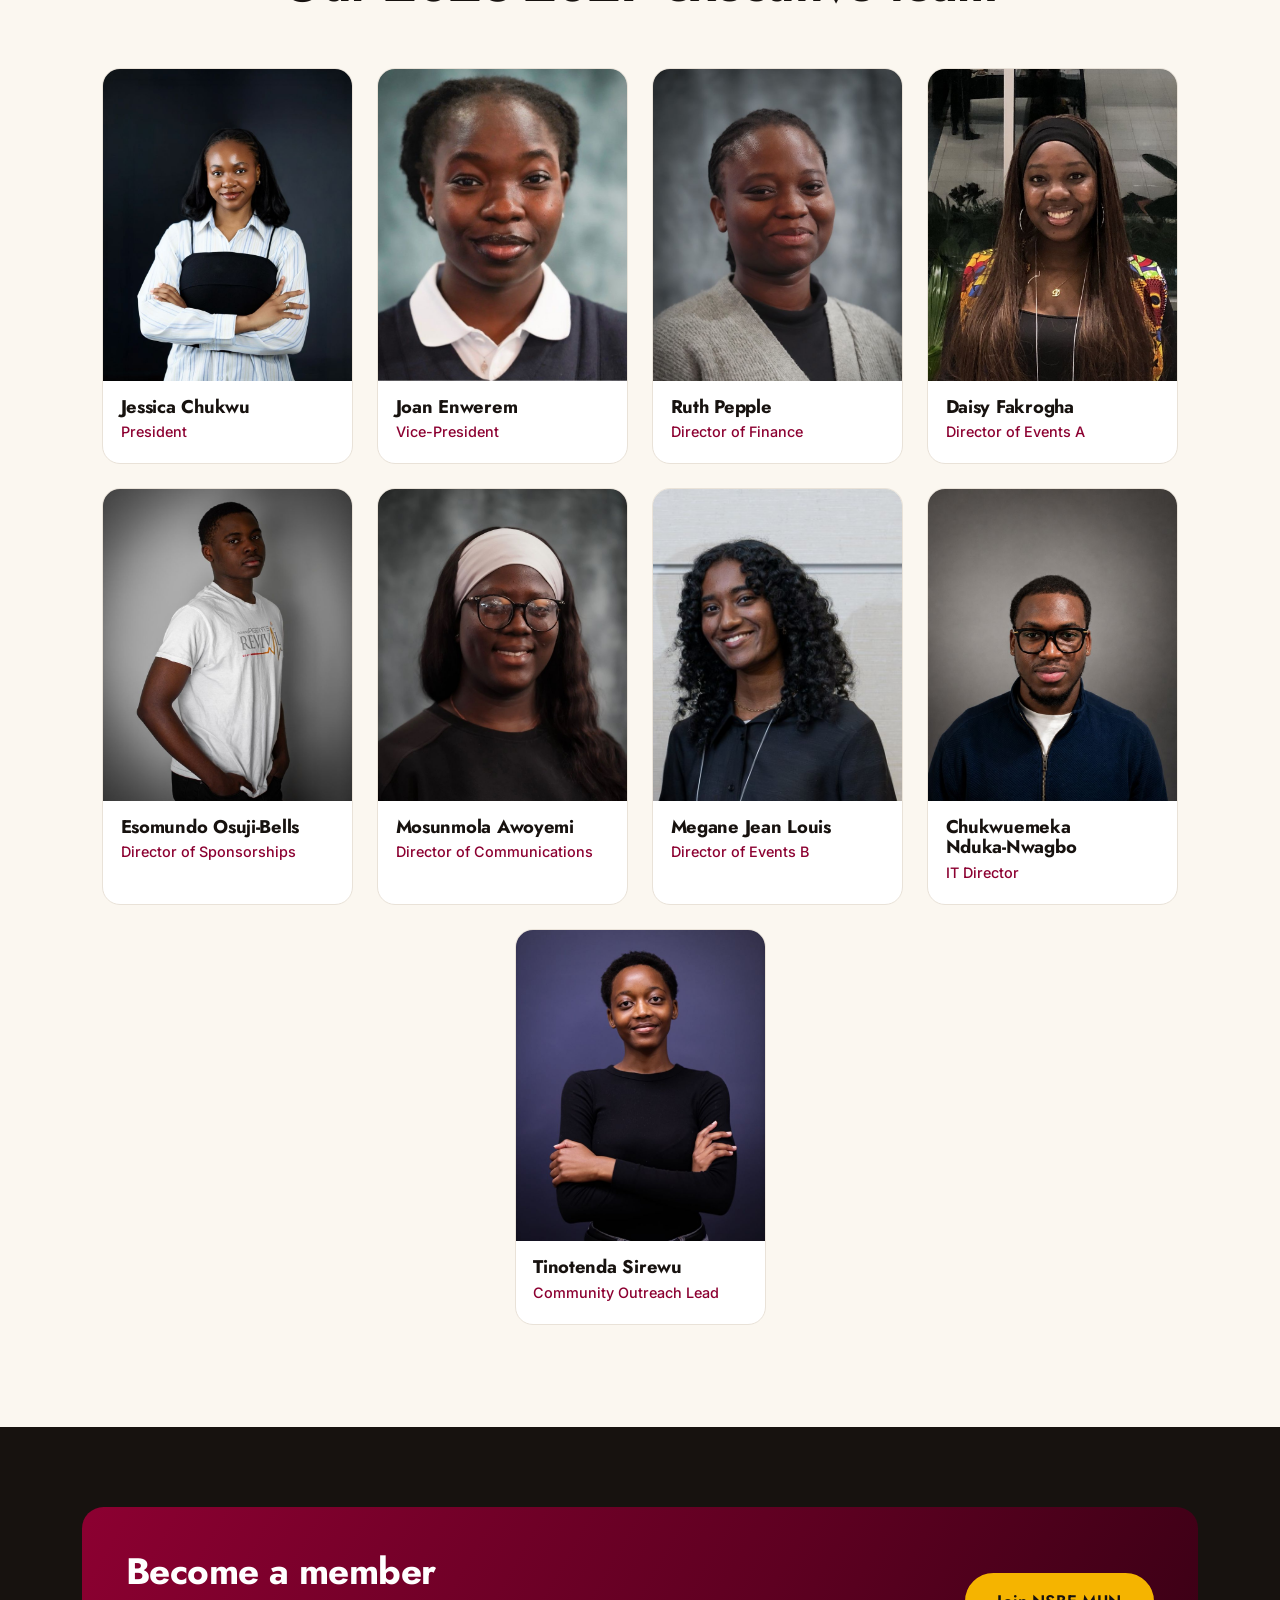
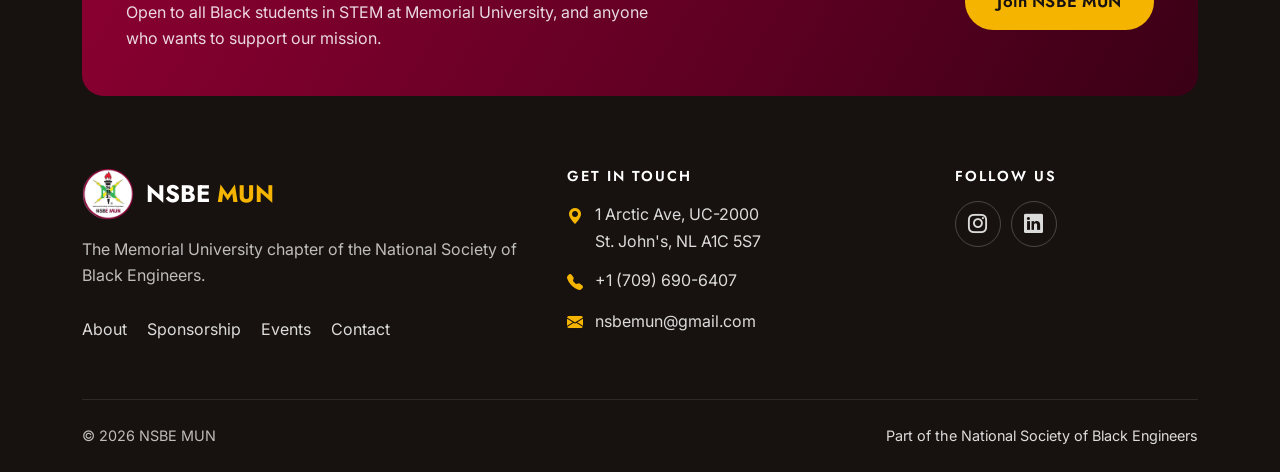
==== commit cc29f40c: "Add the exec team photos and finalize the roster - The formal team photo is now the first slide of t" ====
--- a/about.html
+++ b/about.html
@@ -90,8 +90,7 @@
                     <div class="col-lg-5 reveal">
                         <div class="about-media">
                             <div class="about-photo">
-                                <!-- PLACEHOLDER: replace with the goofy team picture -->
-                                <img src="img/slide2.jpg" alt="NSBE MUN members sharing a laugh" width="1500" height="2000" loading="lazy" decoding="async" style="object-position: 50% 45%;">
+                                <img src="img/team-goofy.jpg" alt="The NSBE MUN executive team pulling goofy poses" width="2000" height="1600" loading="lazy" decoding="async">
                             </div>
                         </div>
                     </div>
@@ -200,28 +199,7 @@
                             <div class="team-photo"><img src="img/team/tinotenda-sirewu.jpg" alt="Headshot of Tinotenda Sirewu" width="800" height="1000" loading="lazy" decoding="async"></div>
                             <figcaption>
                                 <h3>Tinotenda Sirewu</h3>
-                                <!-- PLACEHOLDER: Tino's new role -->
-                                <p>Role TBA</p>
-                            </figcaption>
-                        </figure>
-                    </div>
-                    <div class="col-6 col-md-4 col-lg-3 reveal">
-                        <!-- PLACEHOLDER: new team member. Swap the avatar div for <img src="img/team/first-last.jpg" ...> and fill in name and role. -->
-                        <figure class="team-card">
-                            <div class="team-photo"><div class="team-avatar" role="img" aria-label="Photo coming soon"><i class="bi bi-person-fill" aria-hidden="true"></i></div></div>
-                            <figcaption>
-                                <h3>Name TBA</h3>
-                                <p>Role TBA</p>
-                            </figcaption>
-                        </figure>
-                    </div>
-                    <div class="col-6 col-md-4 col-lg-3 reveal">
-                        <!-- PLACEHOLDER: new team member. Swap the avatar div for <img src="img/team/first-last.jpg" ...> and fill in name and role. -->
-                        <figure class="team-card">
-                            <div class="team-photo"><div class="team-avatar" role="img" aria-label="Photo coming soon"><i class="bi bi-person-fill" aria-hidden="true"></i></div></div>
-                            <figcaption>
-                                <h3>Name TBA</h3>
-                                <p>Role TBA</p>
+                                <p>Community Outreach Lead</p>
                             </figcaption>
                         </figure>
                     </div>
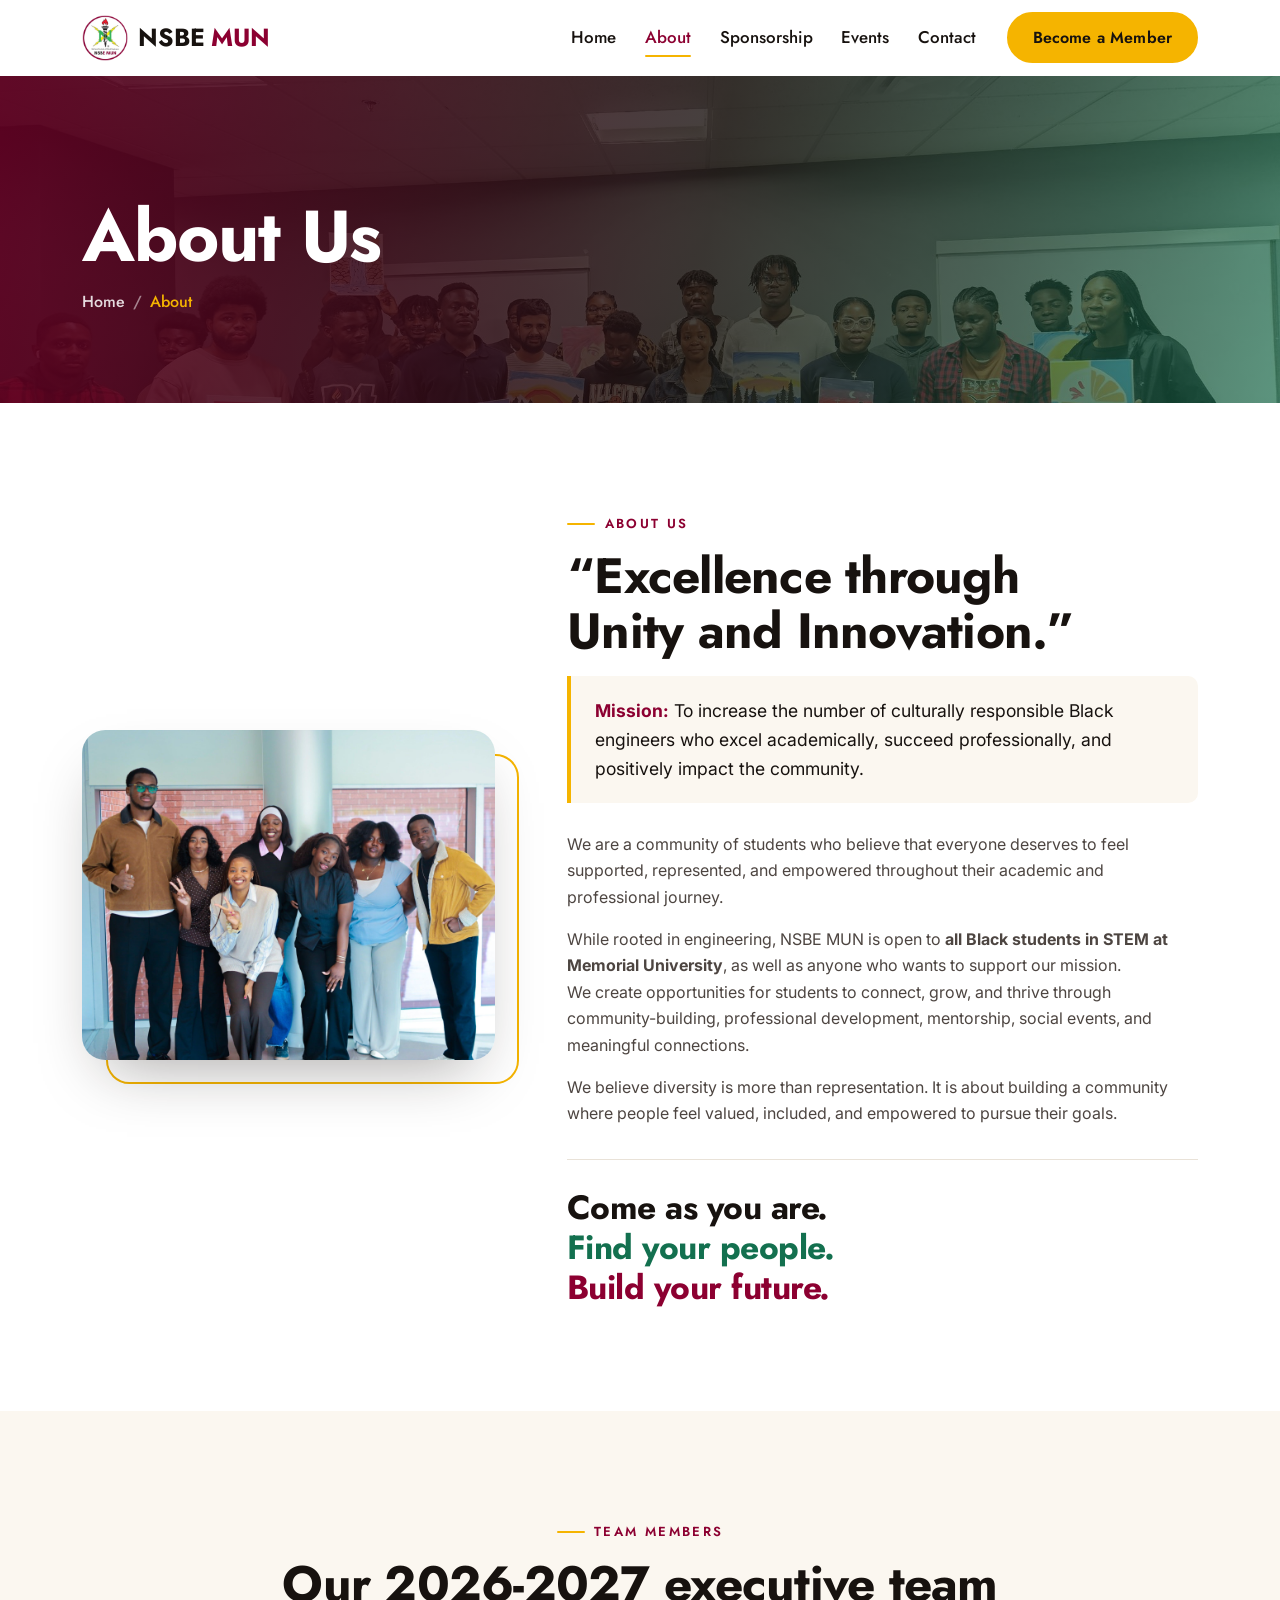
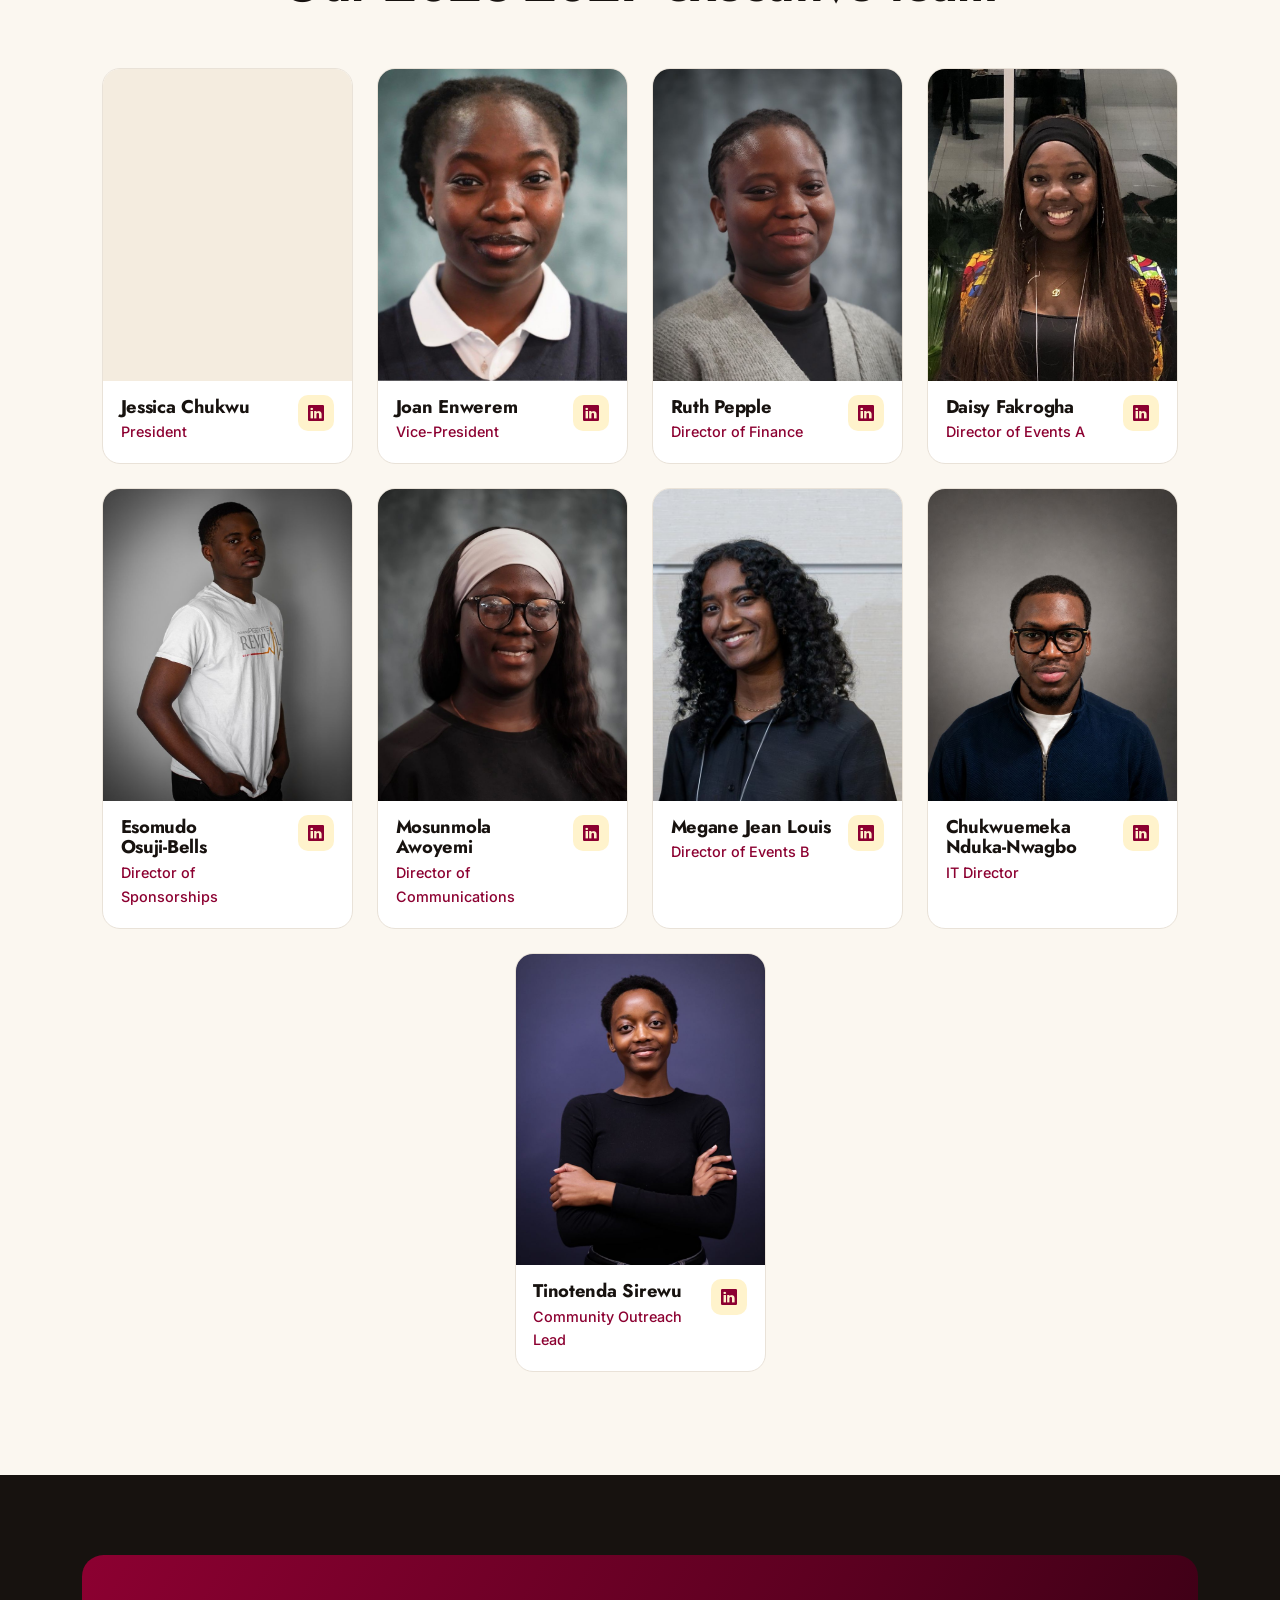
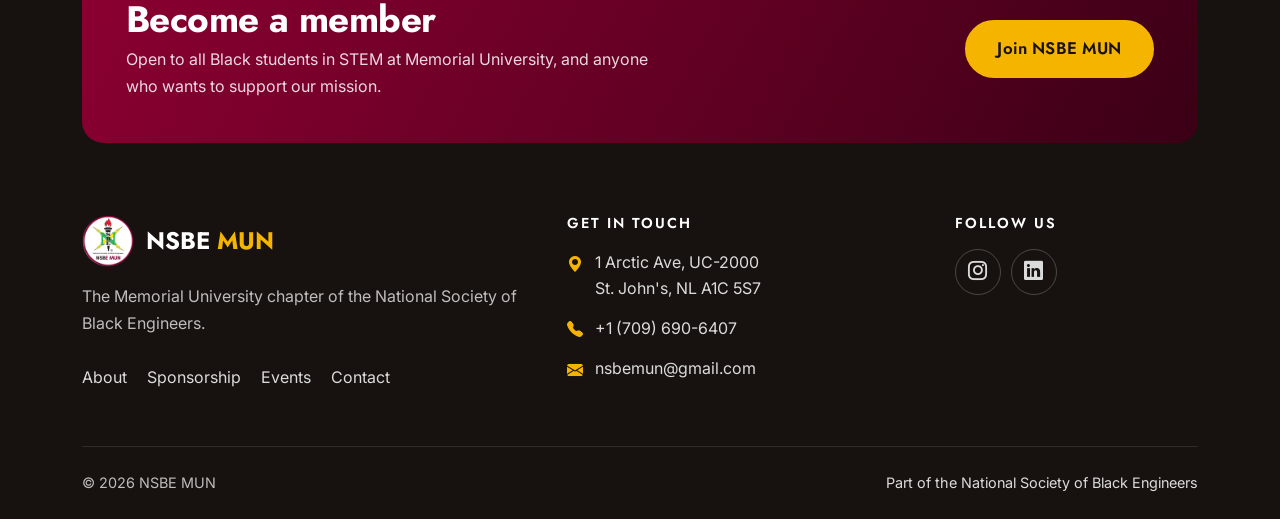
==== commit cb9e8ac5: "Link each exec's LinkedIn profile and fix Esomudo's name Every team card on the About page now has a" ====
--- a/about.html
+++ b/about.html
@@ -118,16 +118,18 @@
                 </div>
                 <!--
                     Adding someone: save their headshot to img/team/first-last.jpg (about 800px wide) and copy a card.
-                    Adding a LinkedIn link: put this inside the card's <figcaption>, after the role:
-                    <a class="link-arrow" href="https://www.linkedin.com/in/THEIR-PROFILE" target="_blank" rel="noopener" aria-label="NAME on LinkedIn"><i class="bi bi-linkedin" aria-hidden="true"></i></a>
+                    Each card's LinkedIn button is the <a class="team-link"> at the end of its <figcaption>; delete it if someone has no profile.
                 -->
                 <div class="row g-3 g-md-4 justify-content-center team-grid">
                     <div class="col-6 col-md-4 col-lg-3 reveal">
                         <figure class="team-card">
                             <div class="team-photo"><img src="img/team/jessica-chukwu.jpg" alt="Headshot of Jessica Chukwu" width="800" height="1002" loading="lazy" decoding="async"></div>
                             <figcaption>
-                                <h3>Jessica Chukwu</h3>
-                                <p>President</p>
+                                <div>
+                                    <h3>Jessica Chukwu</h3>
+                                    <p>President</p>
+                                </div>
+                                <a class="team-link" href="https://www.linkedin.com/in/jessicachukwu297/" target="_blank" rel="noopener" aria-label="Jessica Chukwu on LinkedIn"><i class="bi bi-linkedin" aria-hidden="true"></i></a>
                             </figcaption>
                         </figure>
                     </div>
@@ -135,8 +137,11 @@
                         <figure class="team-card">
                             <div class="team-photo"><img src="img/team/joan-enwerem.jpg" alt="Headshot of Joan Enwerem" width="800" height="800" loading="lazy" decoding="async"></div>
                             <figcaption>
-                                <h3>Joan Enwerem</h3>
-                                <p>Vice-President</p>
+                                <div>
+                                    <h3>Joan Enwerem</h3>
+                                    <p>Vice-President</p>
+                                </div>
+                                <a class="team-link" href="https://www.linkedin.com/in/joanenwerem/" target="_blank" rel="noopener" aria-label="Joan Enwerem on LinkedIn"><i class="bi bi-linkedin" aria-hidden="true"></i></a>
                             </figcaption>
                         </figure>
                     </div>
@@ -144,8 +149,11 @@
                         <figure class="team-card">
                             <div class="team-photo"><img src="img/team/ruth-pepple.jpg" alt="Headshot of Ruth Pepple" width="800" height="1200" loading="lazy" decoding="async"></div>
                             <figcaption>
-                                <h3>Ruth Pepple</h3>
-                                <p>Director of Finance</p>
+                                <div>
+                                    <h3>Ruth Pepple</h3>
+                                    <p>Director of Finance</p>
+                                </div>
+                                <a class="team-link" href="https://www.linkedin.com/in/pepple-t-ruth/" target="_blank" rel="noopener" aria-label="Ruth Pepple on LinkedIn"><i class="bi bi-linkedin" aria-hidden="true"></i></a>
                             </figcaption>
                         </figure>
                     </div>
@@ -153,17 +161,23 @@
                         <figure class="team-card">
                             <div class="team-photo"><img src="img/team/daisy-fakrogha.jpg" alt="Headshot of Daisy Fakrogha" width="800" height="1360" loading="lazy" decoding="async" style="object-position: center 72%;"></div>
                             <figcaption>
-                                <h3>Daisy Fakrogha</h3>
-                                <p>Director of Events A</p>
-                            </figcaption>
-                        </figure>
-                    </div>
-                    <div class="col-6 col-md-4 col-lg-3 reveal">
-                        <figure class="team-card">
-                            <div class="team-photo"><img src="img/team/esomundo-osuji-bells.jpg" alt="Headshot of Esomundo Osuji-Bells" width="800" height="1001" loading="lazy" decoding="async"></div>
-                            <figcaption>
-                                <h3>Esomundo Osuji-Bells</h3>
-                                <p>Director of Sponsorships</p>
+                                <div>
+                                    <h3>Daisy Fakrogha</h3>
+                                    <p>Director of Events A</p>
+                                </div>
+                                <a class="team-link" href="https://www.linkedin.com/in/daisy-fakrogha/" target="_blank" rel="noopener" aria-label="Daisy Fakrogha on LinkedIn"><i class="bi bi-linkedin" aria-hidden="true"></i></a>
+                            </figcaption>
+                        </figure>
+                    </div>
+                    <div class="col-6 col-md-4 col-lg-3 reveal">
+                        <figure class="team-card">
+                            <div class="team-photo"><img src="img/team/esomudo-osuji-bells.jpg" alt="Headshot of Esomudo Osuji-Bells" width="800" height="1001" loading="lazy" decoding="async"></div>
+                            <figcaption>
+                                <div>
+                                    <h3>Esomudo Osuji-Bells</h3>
+                                    <p>Director of Sponsorships</p>
+                                </div>
+                                <a class="team-link" href="https://www.linkedin.com/in/esomudo/" target="_blank" rel="noopener" aria-label="Esomudo Osuji-Bells on LinkedIn"><i class="bi bi-linkedin" aria-hidden="true"></i></a>
                             </figcaption>
                         </figure>
                     </div>
@@ -171,8 +185,11 @@
                         <figure class="team-card">
                             <div class="team-photo"><img src="img/team/mosunmola-awoyemi.jpg" alt="Headshot of Mosunmola Awoyemi" width="800" height="1095" loading="lazy" decoding="async"></div>
                             <figcaption>
-                                <h3>Mosunmola Awoyemi</h3>
-                                <p>Director of Communications</p>
+                                <div>
+                                    <h3>Mosunmola Awoyemi</h3>
+                                    <p>Director of Communications</p>
+                                </div>
+                                <a class="team-link" href="https://www.linkedin.com/in/mosunmola-awoyemi-ba924022a/" target="_blank" rel="noopener" aria-label="Mosunmola Awoyemi on LinkedIn"><i class="bi bi-linkedin" aria-hidden="true"></i></a>
                             </figcaption>
                         </figure>
                     </div>
@@ -180,8 +197,11 @@
                         <figure class="team-card">
                             <div class="team-photo"><img src="img/team/megane-jean-louis.jpg" alt="Headshot of Megane Jean Louis" width="800" height="686" loading="lazy" decoding="async"></div>
                             <figcaption>
-                                <h3>Megane Jean Louis</h3>
-                                <p>Director of Events B</p>
+                                <div>
+                                    <h3>Megane Jean Louis</h3>
+                                    <p>Director of Events B</p>
+                                </div>
+                                <a class="team-link" href="https://www.linkedin.com/in/megane-jean-louis-b014a6282/" target="_blank" rel="noopener" aria-label="Megane Jean Louis on LinkedIn"><i class="bi bi-linkedin" aria-hidden="true"></i></a>
                             </figcaption>
                         </figure>
                     </div>
@@ -189,8 +209,11 @@
                         <figure class="team-card">
                             <div class="team-photo"><img src="img/team/chukwuemeka-nduka-nwagbo.jpg" alt="Headshot of Chukwuemeka Nduka-Nwagbo" width="800" height="1067" loading="lazy" decoding="async"></div>
                             <figcaption>
-                                <h3>Chukwuemeka Nduka-Nwagbo</h3>
-                                <p>IT Director</p>
+                                <div>
+                                    <h3>Chukwuemeka Nduka-Nwagbo</h3>
+                                    <p>IT Director</p>
+                                </div>
+                                <a class="team-link" href="https://www.linkedin.com/in/emekanduka/" target="_blank" rel="noopener" aria-label="Chukwuemeka Nduka-Nwagbo on LinkedIn"><i class="bi bi-linkedin" aria-hidden="true"></i></a>
                             </figcaption>
                         </figure>
                     </div>
@@ -198,8 +221,11 @@
                         <figure class="team-card">
                             <div class="team-photo"><img src="img/team/tinotenda-sirewu.jpg" alt="Headshot of Tinotenda Sirewu" width="800" height="1000" loading="lazy" decoding="async"></div>
                             <figcaption>
-                                <h3>Tinotenda Sirewu</h3>
-                                <p>Community Outreach Lead</p>
+                                <div>
+                                    <h3>Tinotenda Sirewu</h3>
+                                    <p>Community Outreach Lead</p>
+                                </div>
+                                <a class="team-link" href="https://www.linkedin.com/in/tinotendasirewu/" target="_blank" rel="noopener" aria-label="Tinotenda Sirewu on LinkedIn"><i class="bi bi-linkedin" aria-hidden="true"></i></a>
                             </figcaption>
                         </figure>
                     </div>
